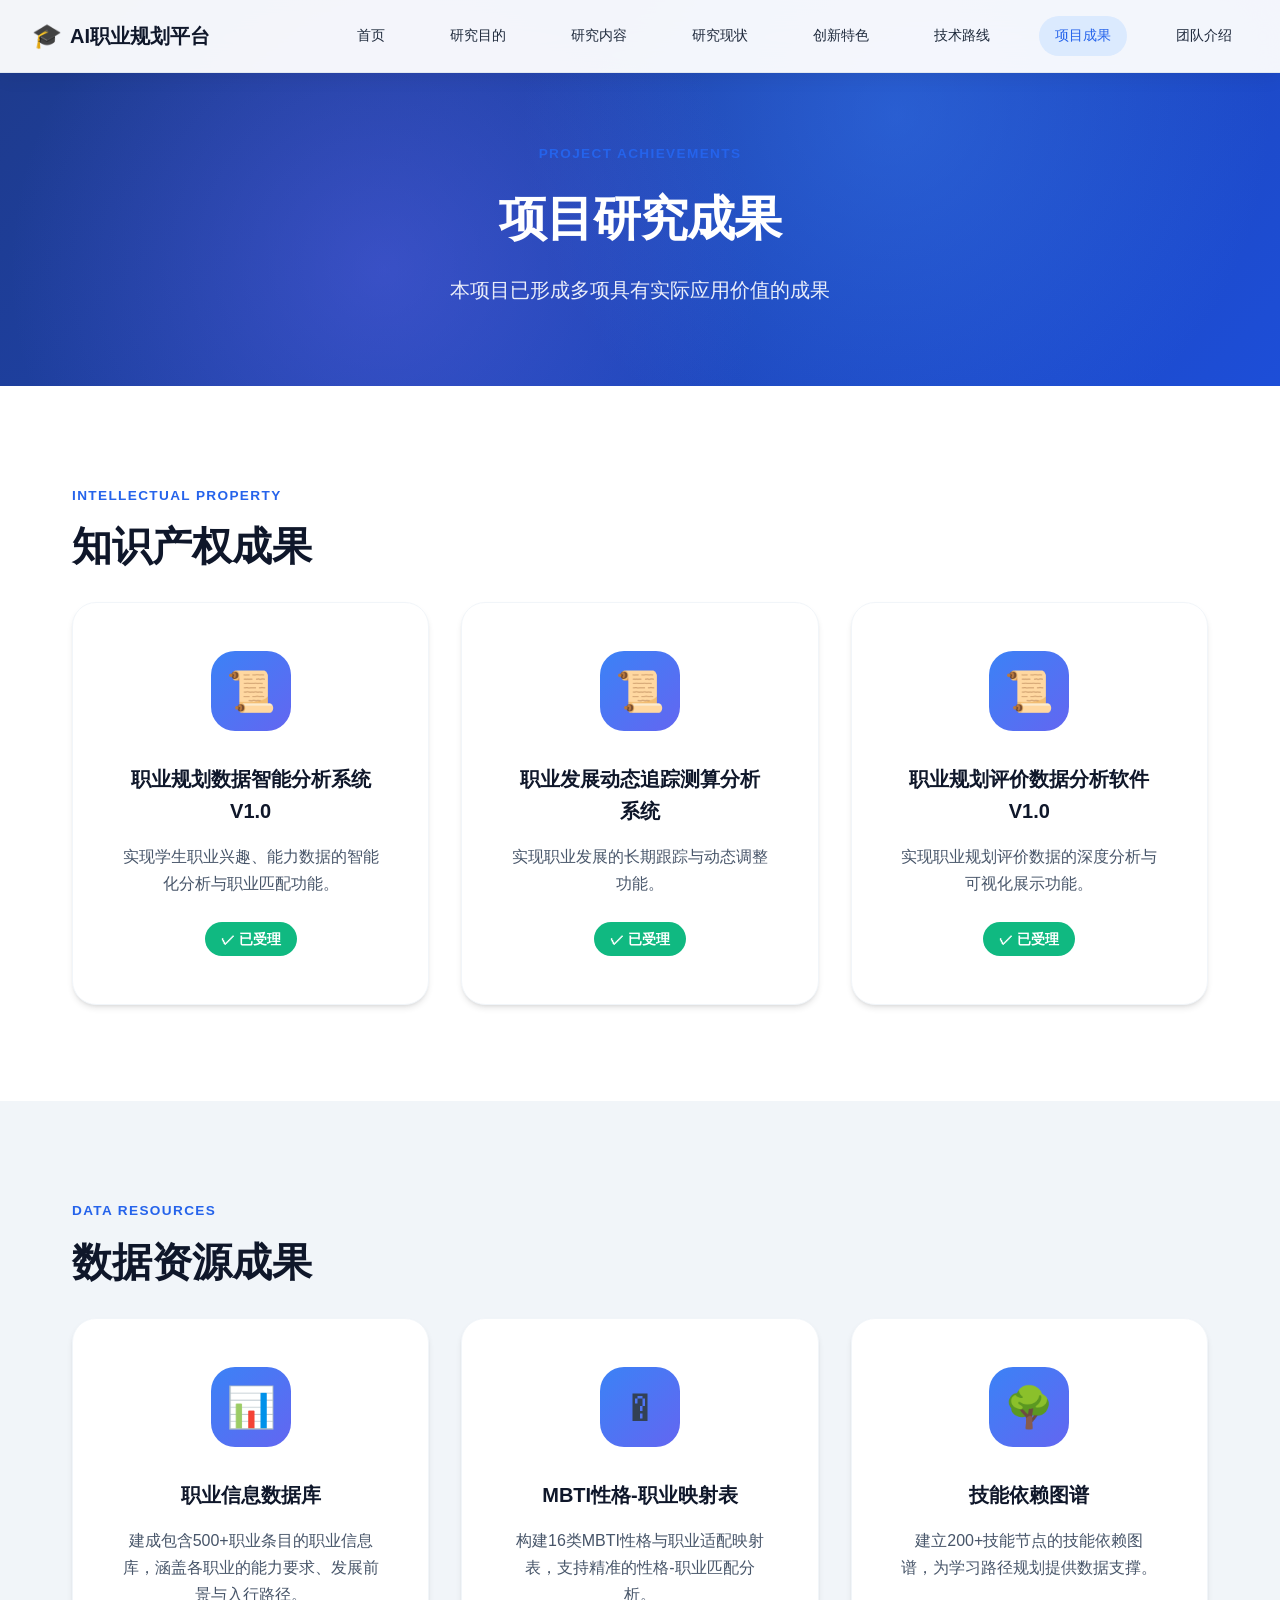
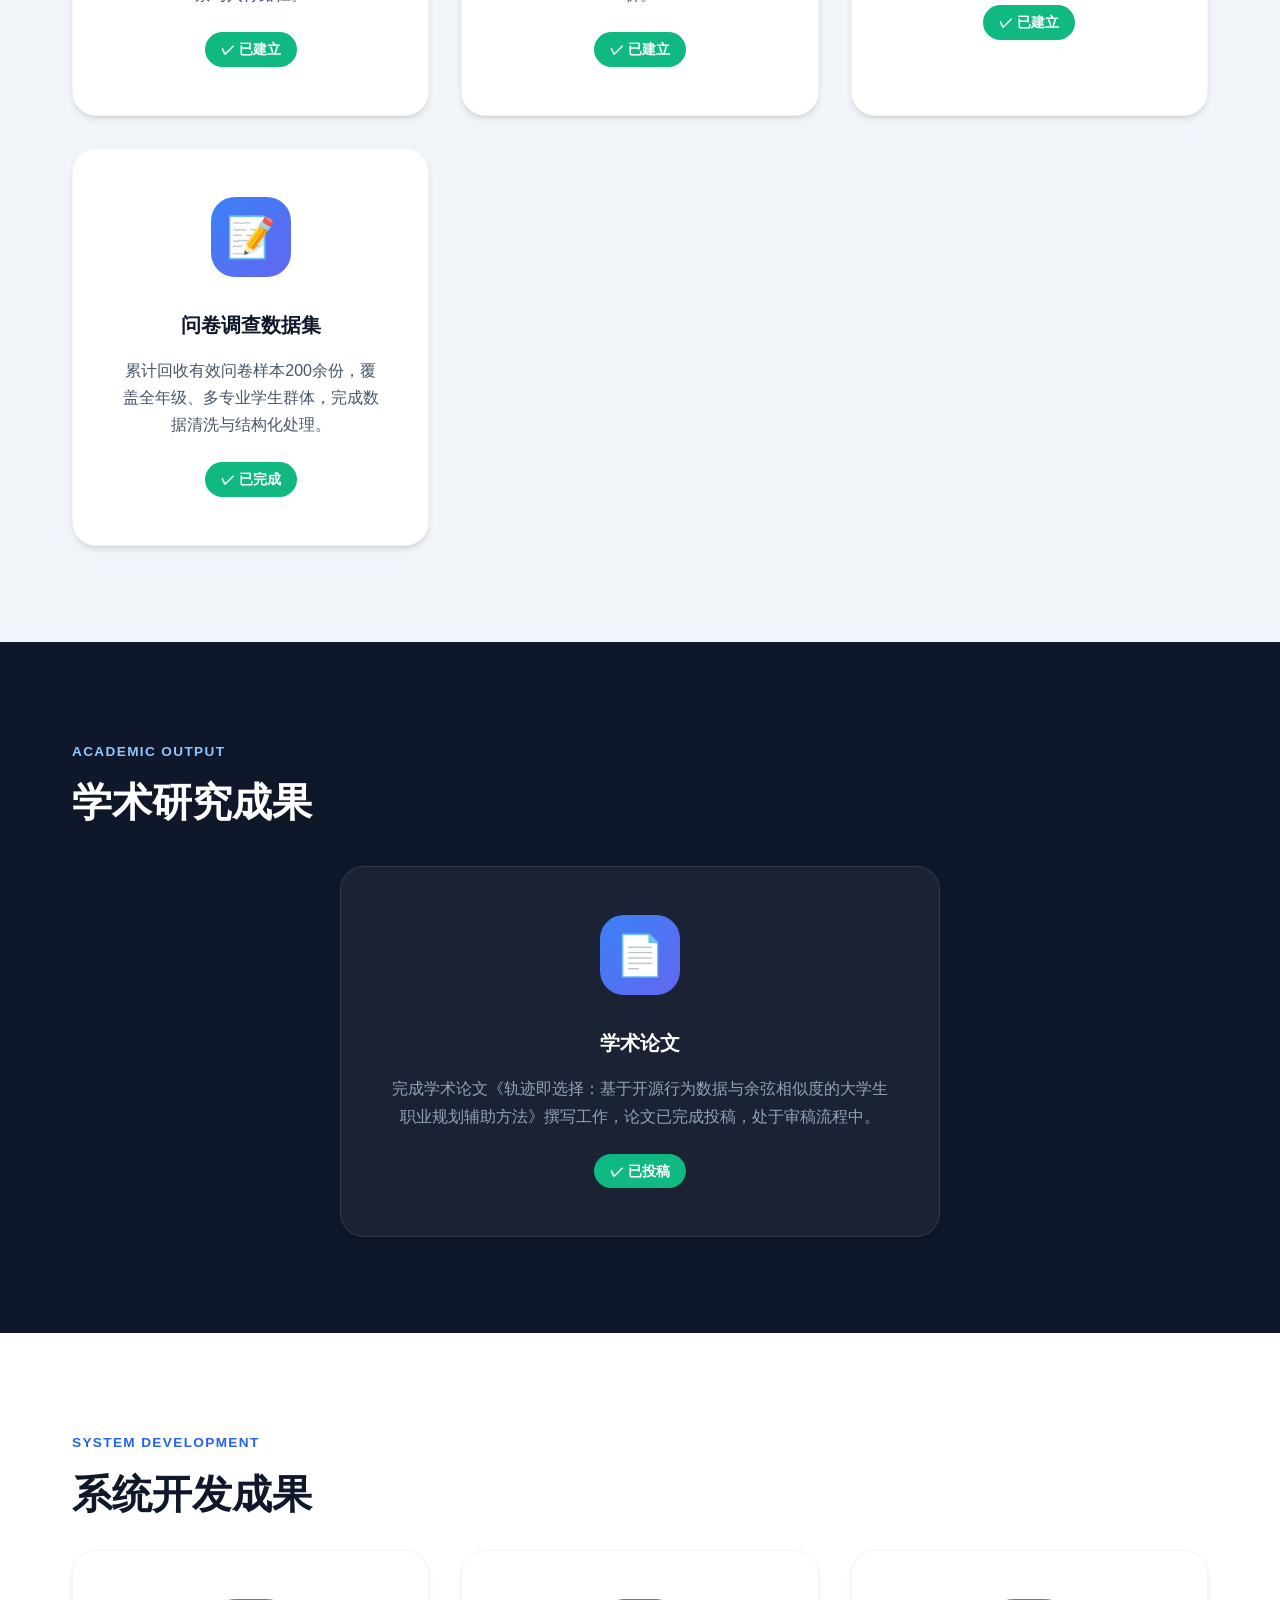
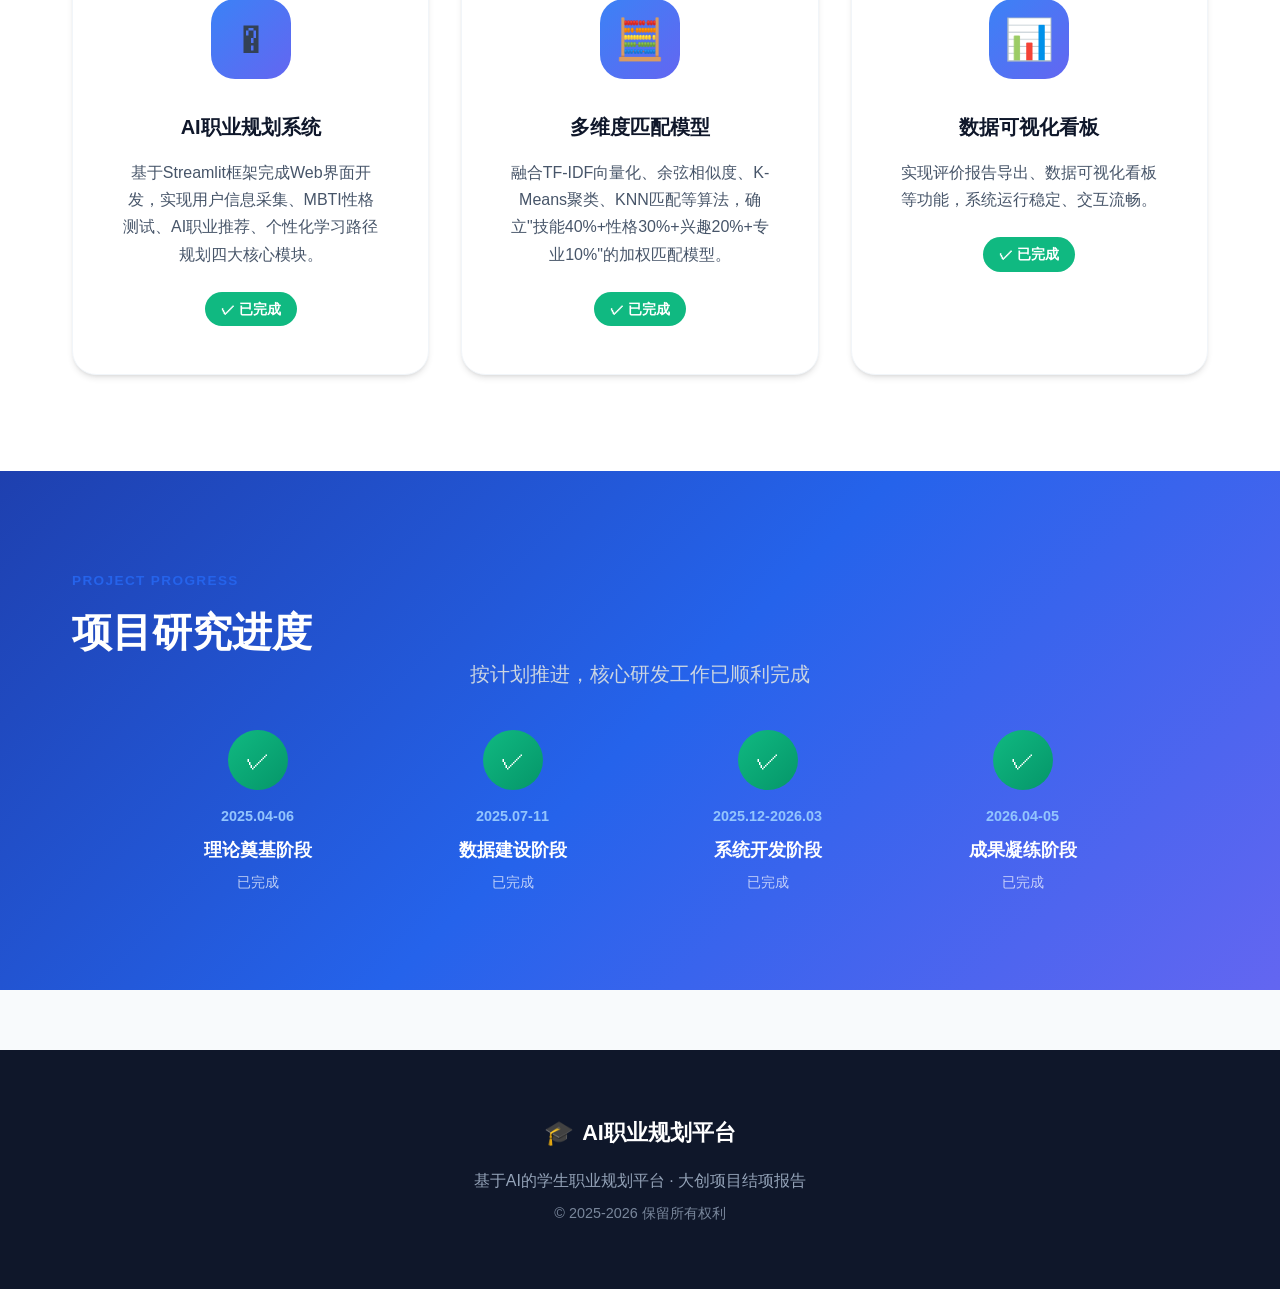
==== pages/achievements.html @ b2a1bdc6 "Add files via upload" ====
<!DOCTYPE html>
<html lang="zh-CN">
<head>
  <meta charset="UTF-8">
  <meta name="viewport" content="width=device-width, initial-scale=1.0">
  <title>项目成果 - AI职业规划平台</title>
  <link rel="stylesheet" href="../assets/css/common.css">
  <link rel="stylesheet" href="../css/main.css">
</head>
<body>
  <nav class="navbar">
    <div class="nav-container">
      <a href="../index.html" class="logo">
        <span class="logo-icon">🎓</span>
        <span class="logo-text">AI职业规划平台</span>
      </a>
      <div class="nav-links">
        <a href="../index.html" class="nav-link">首页</a>
        <a href="purpose.html" class="nav-link">研究目的</a>
        <a href="research.html" class="nav-link">研究内容</a>
        <a href="status.html" class="nav-link">研究现状</a>
        <a href="innovation.html" class="nav-link">创新特色</a>
        <a href="tech.html" class="nav-link">技术路线</a>
        <a href="achievements.html" class="nav-link active">项目成果</a>
        <a href="team.html" class="nav-link">团队介绍</a>
      </div>
      <button class="mobile-menu-btn" aria-label="打开菜单">
        <span></span><span></span><span></span>
      </button>
    </div>
  </nav>

  <main>
    <section class="page-hero">
      <div class="container">
        <div class="page-hero-content">
          <span class="section-label">Project Achievements</span>
          <h1 class="page-hero-title">项目研究成果</h1>
          <p class="page-hero-subtitle">本项目已形成多项具有实际应用价值的成果</p>
        </div>
      </div>
      <div class="hero-bg-pattern"></div>
    </section>

    <section class="section section-light">
      <div class="container">
        <span class="section-label">Intellectual Property</span>
        <h2 class="section-title">知识产权成果</h2>
        <div class="achievements-grid" style="grid-template-columns: repeat(3, 1fr);">
          <div class="achievement-card">
            <div class="achievement-icon">📜</div>
            <h3>职业规划数据智能分析系统 V1.0</h3>
            <p>实现学生职业兴趣、能力数据的智能化分析与职业匹配功能。</p>
            <span class="achievement-tag completed">✓ 已受理</span>
          </div>
          <div class="achievement-card">
            <div class="achievement-icon">📜</div>
            <h3>职业发展动态追踪测算分析系统</h3>
            <p>实现职业发展的长期跟踪与动态调整功能。</p>
            <span class="achievement-tag completed">✓ 已受理</span>
          </div>
          <div class="achievement-card">
            <div class="achievement-icon">📜</div>
            <h3>职业规划评价数据分析软件 V1.0</h3>
            <p>实现职业规划评价数据的深度分析与可视化展示功能。</p>
            <span class="achievement-tag completed">✓ 已受理</span>
          </div>
        </div>
      </div>
    </section>

    <section class="section section-gray">
      <div class="container">
        <span class="section-label">Data Resources</span>
        <h2 class="section-title">数据资源成果</h2>
        <div class="achievements-grid">
          <div class="achievement-card">
            <div class="achievement-icon">📊</div>
            <h3>职业信息数据库</h3>
            <p>建成包含500+职业条目的职业信息库，涵盖各职业的能力要求、发展前景与入行路径。</p>
            <span class="achievement-tag completed">✓ 已建立</span>
          </div>
          <div class="achievement-card">
            <div class="achievement-icon">�</div>
            <h3>MBTI性格-职业映射表</h3>
            <p>构建16类MBTI性格与职业适配映射表，支持精准的性格-职业匹配分析。</p>
            <span class="achievement-tag completed">✓ 已建立</span>
          </div>
          <div class="achievement-card">
            <div class="achievement-icon">🌳</div>
            <h3>技能依赖图谱</h3>
            <p>建立200+技能节点的技能依赖图谱，为学习路径规划提供数据支撑。</p>
            <span class="achievement-tag completed">✓ 已建立</span>
          </div>
          <div class="achievement-card">
            <div class="achievement-icon">📝</div>
            <h3>问卷调查数据集</h3>
            <p>累计回收有效问卷样本200余份，覆盖全年级、多专业学生群体，完成数据清洗与结构化处理。</p>
            <span class="achievement-tag completed">✓ 已完成</span>
          </div>
        </div>
      </div>
    </section>

    <section class="section section-dark">
      <div class="container">
        <span class="section-label light">Academic Output</span>
        <h2 class="section-title light">学术研究成果</h2>
        <div style="max-width: 600px; margin: 40px auto 0;">
          <div class="achievement-card" style="background: rgba(255,255,255,0.05); border: 1px solid rgba(255,255,255,0.1);">
            <div class="achievement-icon">📄</div>
            <h3 style="color: white;">学术论文</h3>
            <p style="color: var(--gray-400);">完成学术论文《轨迹即选择：基于开源行为数据与余弦相似度的大学生职业规划辅助方法》撰写工作，论文已完成投稿，处于审稿流程中。</p>
            <span class="achievement-tag completed">✓ 已投稿</span>
          </div>
        </div>
      </div>
    </section>

    <section class="section section-light">
      <div class="container">
        <span class="section-label">System Development</span>
        <h2 class="section-title">系统开发成果</h2>
        <div class="achievements-grid">
          <div class="achievement-card">
            <div class="achievement-icon">�</div>
            <h3>AI职业规划系统</h3>
            <p>基于Streamlit框架完成Web界面开发，实现用户信息采集、MBTI性格测试、AI职业推荐、个性化学习路径规划四大核心模块。</p>
            <span class="achievement-tag completed">✓ 已完成</span>
          </div>
          <div class="achievement-card">
            <div class="achievement-icon">🧮</div>
            <h3>多维度匹配模型</h3>
            <p>融合TF-IDF向量化、余弦相似度、K-Means聚类、KNN匹配等算法，确立"技能40%+性格30%+兴趣20%+专业10%"的加权匹配模型。</p>
            <span class="achievement-tag completed">✓ 已完成</span>
          </div>
          <div class="achievement-card">
            <div class="achievement-icon">📊</div>
            <h3>数据可视化看板</h3>
            <p>实现评价报告导出、数据可视化看板等功能，系统运行稳定、交互流畅。</p>
            <span class="achievement-tag completed">✓ 已完成</span>
          </div>
        </div>
      </div>
    </section>

    <section class="section section-gradient">
      <div class="container">
        <span class="section-label">Project Progress</span>
        <h2 class="section-title light">项目研究进度</h2>
        <p class="section-subtitle light" style="text-align: center; margin: -30px auto 40px;">按计划推进，核心研发工作已顺利完成</p>
        <div style="display: flex; justify-content: space-between; max-width: 1000px; margin: 0 auto; flex-wrap: wrap; gap: 20px;">
          <div style="flex: 1; min-width: 200px; text-align: center;">
            <div style="width: 60px; height: 60px; background: linear-gradient(135deg, var(--success), #059669); border-radius: 50%; margin: 0 auto 15px; display: flex; align-items: center; justify-content: center; font-size: 1.5rem; color: white;">✓</div>
            <div style="font-size: 0.9rem; color: var(--primary-300); font-weight: 600; margin-bottom: 8px;">2025.04-06</div>
            <div style="font-size: 1.1rem; color: white; font-weight: 600; margin-bottom: 8px;">理论奠基阶段</div>
            <div style="font-size: 0.85rem; color: rgba(255,255,255,0.7);">已完成</div>
          </div>
          <div style="flex: 1; min-width: 200px; text-align: center;">
            <div style="width: 60px; height: 60px; background: linear-gradient(135deg, var(--success), #059669); border-radius: 50%; margin: 0 auto 15px; display: flex; align-items: center; justify-content: center; font-size: 1.5rem; color: white;">✓</div>
            <div style="font-size: 0.9rem; color: var(--primary-300); font-weight: 600; margin-bottom: 8px;">2025.07-11</div>
            <div style="font-size: 1.1rem; color: white; font-weight: 600; margin-bottom: 8px;">数据建设阶段</div>
            <div style="font-size: 0.85rem; color: rgba(255,255,255,0.7);">已完成</div>
          </div>
          <div style="flex: 1; min-width: 200px; text-align: center;">
            <div style="width: 60px; height: 60px; background: linear-gradient(135deg, var(--success), #059669); border-radius: 50%; margin: 0 auto 15px; display: flex; align-items: center; justify-content: center; font-size: 1.5rem; color: white;">✓</div>
            <div style="font-size: 0.9rem; color: var(--primary-300); font-weight: 600; margin-bottom: 8px;">2025.12-2026.03</div>
            <div style="font-size: 1.1rem; color: white; font-weight: 600; margin-bottom: 8px;">系统开发阶段</div>
            <div style="font-size: 0.85rem; color: rgba(255,255,255,0.7);">已完成</div>
          </div>
          <div style="flex: 1; min-width: 200px; text-align: center;">
            <div style="width: 60px; height: 60px; background: linear-gradient(135deg, var(--success), #059669); border-radius: 50%; margin: 0 auto 15px; display: flex; align-items: center; justify-content: center; font-size: 1.5rem; color: white;">✓</div>
            <div style="font-size: 0.9rem; color: var(--primary-300); font-weight: 600; margin-bottom: 8px;">2026.04-05</div>
            <div style="font-size: 1.1rem; color: white; font-weight: 600; margin-bottom: 8px;">成果凝练阶段</div>
            <div style="font-size: 0.85rem; color: rgba(255,255,255,0.7);">已完成</div>
          </div>
        </div>
      </div>
    </section>
  </main>

  <footer class="footer">
    <div class="container">
      <div class="footer-content">
        <div class="footer-brand">
          <span class="logo-icon">🎓</span>
          <span>AI职业规划平台</span>
        </div>
        <p class="footer-desc">基于AI的学生职业规划平台 · 大创项目结项报告</p>
        <p class="footer-copyright">© 2025-2026 保留所有权利</p>
      </div>
    </div>
  </footer>

  <script src="../js/main.js"></script>
</body>
</html>
---- assets/css/common.css ----
* {
  margin: 0;
  padding: 0;
  box-sizing: border-box;
}
body {
  font-family: 'Inter', -apple-system, BlinkMacSystemFont, 'Segoe UI', Roboto, sans-serif;
  color: #1E293B;
  background: #F8FAFC;
  line-height: 1.6;
}

/* 导航栏 */
.navbar {
  background: white;
  box-shadow: 0 1px 4px rgba(0,0,0,0.08);
  position: sticky;
  top: 0;
  z-index: 1000;
}
.nav-container {
  max-width: 1200px;
  margin: 0 auto;
  display: flex;
  justify-content: space-between;
  align-items: center;
  padding: 0 20px;
  height: 64px;
}
.logo {
  font-size: 1.4rem;
  font-weight: bold;
  color: #2563EB;
  text-decoration: none;
}
.nav-links a {
  margin-left: 25px;
  text-decoration: none;
  color: #1E293B;
  font-weight: 500;
  transition: color 0.2s;
}
.nav-links a:hover { color: #2563EB; }
.btn-login {
  background: #2563EB;
  color: white !important;
  padding: 8px 20px;
  border-radius: 6px;
}

/* 页脚 */
.footer {
  text-align: center;
  padding: 30px;
  background: white;
  margin-top: 60px;
  color: #64748B;
}

/* AI助手 */
.ai-bubble {
  position: fixed;
  bottom: 30px;
  right: 30px;
  width: 60px;
  height: 60px;
  background: #2563EB;
  border-radius: 50%;
  display: flex;
  align-items: center;
  justify-content: center;
  font-size: 30px;
  color: white;
  cursor: pointer;
  box-shadow: 0 4px 12px rgba(37,99,235,0.4);
  z-index: 999;
  transition: transform 0.2s;
}
.ai-bubble:hover { transform: scale(1.1); }
.ai-chat-window {
  position: fixed;
  bottom: 100px;
  right: 30px;
  width: 350px;
  background: white;
  border-radius: 16px;
  box-shadow: 0 8px 30px rgba(0,0,0,0.12);
  display: none;
  flex-direction: column;
  z-index: 1000;
  overflow: hidden;
}
.ai-chat-window.active { display: flex; }
.chat-header {
  background: #2563EB;
  color: white;
  padding: 15px;
  display: flex;
  justify-content: space-between;
  align-items: center;
}
.chat-header button {
  background: none;
  border: none;
  color: white;
  font-size: 20px;
  cursor: pointer;
}
.chat-messages {
  height: 300px;
  overflow-y: auto;
  padding: 15px;
  display: flex;
  flex-direction: column;
  gap: 10px;
}
.msg {
  max-width: 80%;
  padding: 10px 14px;
  border-radius: 12px;
  font-size: 0.95rem;
}
.msg.bot {
  background: #F1F5F9;
  align-self: flex-start;
}
.msg.user {
  background: #2563EB;
  color: white;
  align-self: flex-end;
}
.chat-input {
  display: flex;
  padding: 10px;
  border-top: 1px solid #E2E8F0;
}
.chat-input input {
  flex: 1;
  padding: 10px;
  border: 1px solid #CBD5E1;
  border-radius: 8px;
  outline: none;
}
.chat-input button {
  margin-left: 8px;
  padding: 10px 16px;
  background: #2563EB;
  color: white;
  border: none;
  border-radius: 8px;
  cursor: pointer;
}
---- css/main.css ----
/* ===== 基础样式重置 ===== */
*, *::before, *::after {
  box-sizing: border-box;
  margin: 0;
  padding: 0;
}

:root {
  /* 主色调 */
  --primary-50: #EFF6FF;
  --primary-100: #DBEAFE;
  --primary-200: #BFDBFE;
  --primary-300: #93C5FD;
  --primary-400: #60A5FA;
  --primary-500: #3B82F6;
  --primary-600: #2563EB;
  --primary-700: #1D4ED8;
  --primary-800: #1E40AF;
  --primary-900: #1E3A8A;
  
  /* 辅助色 */
  --accent-purple: #6366F1;
  --accent-teal: #14B8A6;
  --accent-amber: #F59E0B;
  --accent-rose: #F43F5E;
  
  /* 中性色 */
  --gray-50: #F8FAFC;
  --gray-100: #F1F5F9;
  --gray-200: #E2E8F0;
  --gray-300: #CBD5E1;
  --gray-400: #94A3B8;
  --gray-500: #64748B;
  --gray-600: #475569;
  --gray-700: #334155;
  --gray-800: #1E293B;
  --gray-900: #0F172A;
  
  /* 功能色 */
  --success: #10B981;
  --warning: #F59E0B;
  --error: #EF4444;
  
  /* 字体 */
  --font-sans: 'Inter', -apple-system, BlinkMacSystemFont, 'Segoe UI', 'PingFang SC', 'Microsoft YaHei', sans-serif;
  
  /* 间距 */
  --space-xs: 0.5rem;
  --space-sm: 1rem;
  --space-md: 1.5rem;
  --space-lg: 2rem;
  --space-xl: 3rem;
  --space-2xl: 4rem;
  --space-3xl: 6rem;
  
  /* 圆角 */
  --radius-sm: 6px;
  --radius-md: 12px;
  --radius-lg: 16px;
  --radius-xl: 24px;
  --radius-full: 9999px;
  
  /* 阴影 */
  --shadow-sm: 0 1px 2px rgba(0,0,0,0.05);
  --shadow-md: 0 4px 6px -1px rgba(0,0,0,0.1), 0 2px 4px -2px rgba(0,0,0,0.1);
  --shadow-lg: 0 10px 15px -3px rgba(0,0,0,0.1), 0 4px 6px -4px rgba(0,0,0,0.1);
  --shadow-xl: 0 20px 25px -5px rgba(0,0,0,0.1), 0 8px 10px -6px rgba(0,0,0,0.1);
  
  /* 过渡 */
  --transition-fast: 150ms ease;
  --transition-base: 250ms ease;
  --transition-slow: 350ms ease;
}

html {
  scroll-behavior: smooth;
}

body {
  font-family: var(--font-sans);
  font-size: 16px;
  line-height: 1.6;
  color: var(--gray-700);
  background: var(--gray-50);
  -webkit-font-smoothing: antialiased;
  -moz-osx-font-smoothing: grayscale;
}

/* ===== 布局容器 ===== */
.container {
  width: 100%;
  max-width: 1200px;
  margin: 0 auto;
  padding: 0 var(--space-lg);
}

.section {
  padding: var(--space-3xl) 0;
}

.section-light {
  background: white;
}

.section-dark {
  background: var(--gray-900);
  color: white;
}

.section-gradient {
  background: linear-gradient(135deg, var(--primary-800) 0%, var(--primary-600) 50%, var(--accent-purple) 100%);
  color: white;
}

.section-gray {
  background: var(--gray-100);
}

/* ===== 导航栏 ===== */
.navbar {
  position: fixed;
  top: 0;
  left: 0;
  right: 0;
  z-index: 1000;
  background: rgba(255,255,255,0.95);
  backdrop-filter: blur(20px);
  -webkit-backdrop-filter: blur(20px);
  border-bottom: 1px solid var(--gray-200);
  transition: all var(--transition-base);
}

.nav-container {
  display: flex;
  align-items: center;
  justify-content: space-between;
  height: 72px;
  padding: 0 var(--space-lg);
  max-width: 1400px;
  margin: 0 auto;
}

.logo {
  display: flex;
  align-items: center;
  gap: var(--space-xs);
  text-decoration: none;
  font-weight: 700;
  font-size: 1.25rem;
  color: var(--gray-900);
}

.logo-icon {
  font-size: 1.5rem;
}

.nav-links {
  display: flex;
  align-items: center;
  gap: var(--space-xs);
}

.nav-link {
  padding: 8px 16px;
  text-decoration: none;
  color: var(--gray-600);
  font-weight: 500;
  font-size: 0.9rem;
  border-radius: var(--radius-full);
  transition: all var(--transition-fast);
}

.nav-link:hover {
  color: var(--primary-600);
  background: var(--primary-50);
}

.nav-link.active {
  color: var(--primary-600);
  background: var(--primary-100);
}

.mobile-menu-btn {
  display: none;
  flex-direction: column;
  gap: 5px;
  padding: 8px;
  background: none;
  border: none;
  cursor: pointer;
}

.mobile-menu-btn span {
  display: block;
  width: 24px;
  height: 2px;
  background: var(--gray-700);
  border-radius: 2px;
  transition: all var(--transition-fast);
}

/* ===== 页面通用样式 ===== */
.section-label {
  display: inline-block;
  font-size: 0.85rem;
  font-weight: 600;
  letter-spacing: 0.1em;
  text-transform: uppercase;
  color: var(--primary-600);
  margin-bottom: var(--space-sm);
}

.section-label.light {
  color: var(--primary-300);
}

.section-title {
  font-size: 2.5rem;
  font-weight: 700;
  color: var(--gray-900);
  line-height: 1.2;
  margin-bottom: var(--space-lg);
}

.section-title.light {
  color: white;
}

.section-subtitle {
  font-size: 1.25rem;
  color: var(--gray-500);
  max-width: 600px;
}

.section-subtitle.light {
  color: var(--gray-300);
}

.lead-text {
  font-size: 1.25rem;
  line-height: 1.8;
  color: var(--gray-700);
  margin-bottom: var(--space-md);
}

.body-text {
  font-size: 1.1rem;
  line-height: 1.8;
  color: var(--gray-600);
}

/* ===== 首页 Hero ===== */
.hero {
  position: relative;
  min-height: 100vh;
  display: flex;
  align-items: center;
  background: linear-gradient(135deg, var(--primary-900) 0%, var(--primary-700) 50%, var(--accent-purple) 100%);
  color: white;
  overflow: hidden;
}

.hero-bg {
  position: absolute;
  inset: 0;
  background: 
    radial-gradient(circle at 20% 80%, rgba(99, 102, 241, 0.3) 0%, transparent 50%),
    radial-gradient(circle at 80% 20%, rgba(59, 130, 246, 0.3) 0%, transparent 50%);
}

.hero-grid {
  position: absolute;
  inset: 0;
  background-image: 
    linear-gradient(rgba(255,255,255,0.03) 1px, transparent 1px),
    linear-gradient(90deg, rgba(255,255,255,0.03) 1px, transparent 1px);
  background-size: 60px 60px;
  opacity: 0.5;
}

.hero-content {
  position: relative;
  z-index: 1;
  max-width: 800px;
}

.hero-badge {
  display: inline-flex;
  align-items: center;
  gap: 8px;
  padding: 8px 16px;
  background: rgba(255,255,255,0.1);
  backdrop-filter: blur(10px);
  border: 1px solid rgba(255,255,255,0.2);
  border-radius: var(--radius-full);
  font-size: 0.875rem;
  font-weight: 500;
  margin-bottom: var(--space-lg);
}

.hero-title {
  font-size: clamp(2.5rem, 5vw, 4rem);
  font-weight: 800;
  line-height: 1.1;
  margin-bottom: var(--space-md);
  letter-spacing: -0.02em;
}

.hero-description {
  font-size: 1.25rem;
  line-height: 1.8;
  opacity: 0.9;
  max-width: 600px;
  margin-bottom: var(--space-xl);
}

.hero-stats {
  display: flex;
  gap: var(--space-xl);
  flex-wrap: wrap;
}

.hero-stat {
  text-align: center;
}

.hero-stat-value {
  font-size: 2.5rem;
  font-weight: 800;
  color: var(--accent-amber);
  line-height: 1;
}

.hero-stat-label {
  font-size: 0.9rem;
  opacity: 0.8;
  margin-top: 4px;
}

.hero-scroll {
  position: absolute;
  bottom: var(--space-xl);
  left: 50%;
  transform: translateX(-50%);
  display: flex;
  flex-direction: column;
  align-items: center;
  gap: 8px;
  color: rgba(255,255,255,0.6);
  font-size: 0.875rem;
  animation: bounce 2s infinite;
}

@keyframes bounce {
  0%, 20%, 50%, 80%, 100% { transform: translateX(-50%) translateY(0); }
  40% { transform: translateX(-50%) translateY(-10px); }
  60% { transform: translateX(-50%) translateY(-5px); }
}

/* ===== 页面 Hero ===== */
.page-hero {
  position: relative;
  padding: 140px 0 80px;
  background: linear-gradient(135deg, var(--primary-900) 0%, var(--primary-700) 100%);
  color: white;
  overflow: hidden;
}

.page-hero-content {
  position: relative;
  z-index: 1;
  text-align: center;
  max-width: 800px;
  margin: 0 auto;
}

.page-hero-title {
  font-size: 3rem;
  font-weight: 800;
  margin-bottom: var(--space-sm);
  letter-spacing: -0.02em;
}

.page-hero-subtitle {
  font-size: 1.25rem;
  opacity: 0.9;
  max-width: 600px;
  margin: 0 auto;
}

.hero-bg-pattern {
  position: absolute;
  inset: 0;
  background: 
    radial-gradient(circle at 30% 70%, rgba(99, 102, 241, 0.4) 0%, transparent 40%),
    radial-gradient(circle at 70% 30%, rgba(59, 130, 246, 0.4) 0%, transparent 40%);
}

/* ===== 卡片组件 ===== */
.card {
  background: white;
  border-radius: var(--radius-lg);
  padding: var(--space-lg);
  box-shadow: var(--shadow-md);
  transition: all var(--transition-base);
}

.card:hover {
  transform: translateY(-4px);
  box-shadow: var(--shadow-xl);
}

.card-icon {
  width: 56px;
  height: 56px;
  display: flex;
  align-items: center;
  justify-content: center;
  background: var(--primary-50);
  border-radius: var(--radius-md);
  font-size: 1.75rem;
  margin-bottom: var(--space-md);
}

.card-title {
  font-size: 1.25rem;
  font-weight: 600;
  color: var(--gray-900);
  margin-bottom: var(--space-xs);
}

.card-text {
  color: var(--gray-600);
  line-height: 1.7;
}

/* ===== 首页特色卡片 ===== */
.feature-cards {
  display: grid;
  grid-template-columns: repeat(auto-fit, minmax(280px, 1fr));
  gap: var(--space-lg);
  margin-top: var(--space-xl);
}

.feature-card {
  background: white;
  border-radius: var(--radius-xl);
  padding: var(--space-xl);
  box-shadow: var(--shadow-md);
  transition: all var(--transition-base);
  border: 1px solid var(--gray-100);
}

.feature-card:hover {
  transform: translateY(-8px);
  box-shadow: var(--shadow-xl);
  border-color: var(--primary-200);
}

.feature-card-icon {
  width: 64px;
  height: 64px;
  display: flex;
  align-items: center;
  justify-content: center;
  background: linear-gradient(135deg, var(--primary-500), var(--accent-purple));
  border-radius: var(--radius-lg);
  font-size: 2rem;
  margin-bottom: var(--space-md);
}

.feature-card-title {
  font-size: 1.35rem;
  font-weight: 700;
  color: var(--gray-900);
  margin-bottom: var(--space-sm);
}

.feature-card-text {
  color: var(--gray-600);
  line-height: 1.7;
}

/* ===== 按钮 ===== */
.btn {
  display: inline-flex;
  align-items: center;
  justify-content: center;
  gap: 8px;
  padding: 12px 28px;
  font-size: 1rem;
  font-weight: 600;
  text-decoration: none;
  border-radius: var(--radius-full);
  transition: all var(--transition-fast);
  cursor: pointer;
  border: none;
}

.btn-primary {
  background: var(--primary-600);
  color: white;
}

.btn-primary:hover {
  background: var(--primary-700);
  transform: translateY(-2px);
  box-shadow: var(--shadow-lg);
}

.btn-secondary {
  background: white;
  color: var(--gray-700);
  border: 1px solid var(--gray-300);
}

.btn-secondary:hover {
  background: var(--gray-50);
  border-color: var(--gray-400);
}

.btn-ghost {
  background: transparent;
  color: var(--primary-600);
}

.btn-ghost:hover {
  background: var(--primary-50);
}

/* ===== 研究目的页面 ===== */
.purpose-intro {
  display: grid;
  grid-template-columns: 1fr 1fr;
  gap: var(--space-3xl);
  align-items: center;
}

.concept-circle {
  position: relative;
  width: 400px;
  height: 400px;
  margin: 0 auto;
}

.circle-item {
  position: absolute;
  width: 100px;
  height: 100px;
  display: flex;
  align-items: center;
  justify-content: center;
  background: white;
  border-radius: 50%;
  font-weight: 700;
  color: var(--gray-800);
  box-shadow: var(--shadow-lg);
  font-size: 1.1rem;
}

.circle-item.theory { top: 0; left: 50%; transform: translateX(-50%); }
.circle-item.data { top: 25%; right: 0; }
.circle-item.dev { bottom: 25%; right: 0; }
.circle-item.verify { bottom: 0; left: 50%; transform: translateX(-50%); }
.circle-item.promote { bottom: 25%; left: 0; }

.center-text {
  position: absolute;
  top: 50%;
  left: 50%;
  transform: translate(-50%, -50%);
  text-align: center;
  font-weight: 700;
  color: var(--primary-600);
  font-size: 1.1rem;
  line-height: 1.4;
}

.problems-grid {
  display: grid;
  grid-template-columns: repeat(3, 1fr);
  gap: var(--space-lg);
  margin-top: var(--space-xl);
}

.problem-card {
  text-align: center;
  padding: var(--space-xl);
  background: rgba(255,255,255,0.05);
  border-radius: var(--radius-xl);
  border: 1px solid rgba(255,255,255,0.1);
  transition: all var(--transition-base);
}

.problem-card:hover {
  background: rgba(255,255,255,0.1);
  transform: translateY(-4px);
}

.problem-icon {
  width: 64px;
  height: 64px;
  margin: 0 auto var(--space-md);
  color: var(--accent-amber);
}

.problem-card h3 {
  font-size: 1.25rem;
  font-weight: 600;
  margin-bottom: var(--space-sm);
  color: white;
}

.problem-card p {
  color: var(--gray-400);
  line-height: 1.7;
}

.features-grid {
  display: grid;
  grid-template-columns: repeat(2, 1fr);
  gap: var(--space-xl);
  margin-top: var(--space-xl);
}

.feature-item {
  display: flex;
  gap: var(--space-lg);
  padding: var(--space-xl);
  background: rgba(255,255,255,0.1);
  backdrop-filter: blur(10px);
  border-radius: var(--radius-xl);
  border: 1px solid rgba(255,255,255,0.2);
  transition: all var(--transition-base);
}

.feature-item:hover {
  background: rgba(255,255,255,0.15);
  transform: translateY(-4px);
}

.feature-number {
  font-size: 3rem;
  font-weight: 800;
  color: rgba(255,255,255,0.3);
  line-height: 1;
  flex-shrink: 0;
}

.feature-content h3 {
  font-size: 1.25rem;
  font-weight: 600;
  margin-bottom: var(--space-sm);
  color: white;
}

.feature-content p {
  color: rgba(255,255,255,0.8);
  line-height: 1.7;
}

.outcomes-list {
  display: grid;
  gap: var(--space-md);
  margin-top: var(--space-xl);
}

.outcome-item {
  display: flex;
  align-items: flex-start;
  gap: var(--space-md);
  padding: var(--space-lg);
  background: var(--gray-50);
  border-radius: var(--radius-lg);
  border-left: 4px solid var(--primary-500);
  transition: all var(--transition-base);
}

.outcome-item:hover {
  background: white;
  box-shadow: var(--shadow-md);
  transform: translateX(8px);
}

.outcome-marker {
  width: 12px;
  height: 12px;
  background: var(--primary-500);
  border-radius: 50%;
  flex-shrink: 0;
  margin-top: 6px;
}

.outcome-content h4 {
  font-size: 1.15rem;
  font-weight: 600;
  color: var(--gray-900);
  margin-bottom: 4px;
}

.outcome-content p {
  color: var(--gray-600);
  line-height: 1.6;
}

/* ===== 研究内容页面 ===== */
.research-grid {
  display: grid;
  grid-template-columns: repeat(2, 1fr);
  gap: var(--space-xl);
}

.research-card {
  background: white;
  border-radius: var(--radius-xl);
  overflow: hidden;
  box-shadow: var(--shadow-md);
  transition: all var(--transition-base);
}

.research-card:hover {
  transform: translateY(-8px);
  box-shadow: var(--shadow-xl);
}

.research-card-header {
  padding: var(--space-xl);
  background: linear-gradient(135deg, var(--primary-600), var(--accent-purple));
  color: white;
}

.research-number {
  font-size: 4rem;
  font-weight: 800;
  opacity: 0.3;
  line-height: 1;
  margin-bottom: var(--space-sm);
}

.research-card-header h3 {
  font-size: 1.5rem;
  font-weight: 700;
}

.research-card-body {
  padding: var(--space-xl);
}

.research-card-body p {
  color: var(--gray-600);
  line-height: 1.8;
  margin-bottom: var(--space-md);
}

.research-points {
  list-style: none;
}

.research-points li {
  padding: 8px 0;
  padding-left: 24px;
  position: relative;
  color: var(--gray-700);
}

.research-points li::before {
  content: '→';
  position: absolute;
  left: 0;
  color: var(--primary-500);
  font-weight: 700;
}

/* ===== 研究现状页面 ===== */
.status-tabs {
  display: flex;
  justify-content: center;
  gap: var(--space-sm);
  margin-bottom: var(--space-xl);
  flex-wrap: wrap;
}

.status-tab {
  padding: 12px 32px;
  background: white;
  border: 2px solid var(--gray-200);
  border-radius: var(--radius-full);
  font-size: 1rem;
  font-weight: 600;
  color: var(--gray-600);
  cursor: pointer;
  transition: all var(--transition-fast);
}

.status-tab:hover {
  border-color: var(--primary-300);
  color: var(--primary-600);
}

.status-tab.active {
  background: var(--primary-600);
  border-color: var(--primary-600);
  color: white;
}

.status-content {
  display: none;
}

.status-content.active {
  display: block;
}

.status-grid {
  display: grid;
  gap: var(--space-lg);
}

.status-card {
  background: white;
  border-radius: var(--radius-xl);
  padding: var(--space-xl);
  box-shadow: var(--shadow-md);
  border: 1px solid var(--gray-100);
}

.status-card-header {
  display: flex;
  align-items: center;
  gap: var(--space-md);
  margin-bottom: var(--space-md);
}

.status-icon {
  width: 56px;
  height: 56px;
  display: flex;
  align-items: center;
  justify-content: center;
  background: var(--primary-50);
  border-radius: var(--radius-lg);
  font-size: 1.75rem;
}

.status-card-header h3 {
  font-size: 1.35rem;
  font-weight: 700;
  color: var(--gray-900);
}

.status-list {
  list-style: none;
}

.status-list li {
  padding: 12px 0;
  padding-left: 28px;
  position: relative;
  color: var(--gray-600);
  line-height: 1.7;
  border-bottom: 1px solid var(--gray-100);
}

.status-list li:last-child {
  border-bottom: none;
}

.status-list li::before {
  content: '▸';
  position: absolute;
  left: 0;
  color: var(--primary-500);
  font-weight: 700;
}

/* ===== 创新点页面 ===== */
.innovation-grid {
  display: grid;
  grid-template-columns: repeat(2, 1fr);
  gap: var(--space-xl);
}

.innovation-card {
  background: white;
  border-radius: var(--radius-xl);
  padding: var(--space-2xl);
  box-shadow: var(--shadow-md);
  border: 1px solid var(--gray-100);
  transition: all var(--transition-base);
  position: relative;
  overflow: hidden;
}

.innovation-card::before {
  content: '';
  position: absolute;
  top: 0;
  left: 0;
  right: 0;
  height: 4px;
  background: linear-gradient(90deg, var(--primary-500), var(--accent-purple));
}

.innovation-card:hover {
  transform: translateY(-8px);
  box-shadow: var(--shadow-xl);
}

.innovation-icon {
  width: 72px;
  height: 72px;
  display: flex;
  align-items: center;
  justify-content: center;
  background: linear-gradient(135deg, var(--primary-500), var(--accent-purple));
  border-radius: var(--radius-lg);
  font-size: 2.25rem;
  margin-bottom: var(--space-lg);
}

.innovation-card h3 {
  font-size: 1.5rem;
  font-weight: 700;
  color: var(--gray-900);
  margin-bottom: var(--space-md);
}

.innovation-card p {
  color: var(--gray-600);
  line-height: 1.8;
}

/* ===== 技术路线页面 ===== */
.tech-timeline {
  position: relative;
  max-width: 900px;
  margin: 0 auto;
}

.tech-timeline::before {
  content: '';
  position: absolute;
  left: 50%;
  top: 0;
  bottom: 0;
  width: 4px;
  background: linear-gradient(180deg, var(--primary-500), var(--accent-purple));
  transform: translateX(-50%);
  border-radius: 2px;
}

.tech-item {
  position: relative;
  width: 50%;
  padding: var(--space-lg) var(--space-xl);
}

.tech-item:nth-child(odd) {
  padding-right: 60px;
  text-align: right;
}

.tech-item:nth-child(even) {
  margin-left: 50%;
  padding-left: 60px;
}

.tech-dot {
  position: absolute;
  width: 24px;
  height: 24px;
  background: white;
  border: 4px solid var(--primary-500);
  border-radius: 50%;
  top: var(--space-lg);
  z-index: 1;
}

.tech-item:nth-child(odd) .tech-dot {
  right: -12px;
}

.tech-item:nth-child(even) .tech-dot {
  left: -12px;
}

.tech-content {
  background: white;
  padding: var(--space-xl);
  border-radius: var(--radius-xl);
  box-shadow: var(--shadow-md);
}

.tech-phase {
  display: inline-block;
  padding: 4px 12px;
  background: var(--primary-50);
  color: var(--primary-600);
  font-size: 0.85rem;
  font-weight: 600;
  border-radius: var(--radius-full);
  margin-bottom: var(--space-sm);
}

.tech-content h3 {
  font-size: 1.35rem;
  font-weight: 700;
  color: var(--gray-900);
  margin-bottom: var(--space-sm);
}

.tech-content p {
  color: var(--gray-600);
  line-height: 1.7;
}

/* ===== 成果页面 ===== */
.achievements-grid {
  display: grid;
  grid-template-columns: repeat(3, 1fr);
  gap: var(--space-lg);
}

.achievement-card {
  background: white;
  border-radius: var(--radius-xl);
  padding: var(--space-xl);
  box-shadow: var(--shadow-md);
  border: 1px solid var(--gray-100);
  transition: all var(--transition-base);
  text-align: center;
}

.achievement-card:hover {
  transform: translateY(-8px);
  box-shadow: var(--shadow-xl);
  border-color: var(--primary-200);
}

.achievement-icon {
  width: 80px;
  height: 80px;
  display: flex;
  align-items: center;
  justify-content: center;
  background: linear-gradient(135deg, var(--primary-500), var(--accent-purple));
  border-radius: var(--radius-xl);
  font-size: 2.5rem;
  margin: 0 auto var(--space-lg);
}

.achievement-card h3 {
  font-size: 1.25rem;
  font-weight: 700;
  color: var(--gray-900);
  margin-bottom: var(--space-sm);
}

.achievement-card p {
  color: var(--gray-600);
  line-height: 1.7;
  margin-bottom: var(--space-md);
}

.achievement-tag {
  display: inline-flex;
  align-items: center;
  gap: 6px;
  padding: 6px 16px;
  border-radius: var(--radius-full);
  font-size: 0.875rem;
  font-weight: 600;
}

.achievement-tag.completed {
  background: var(--success);
  color: white;
}

.achievement-tag.progress {
  background: var(--warning);
  color: white;
}

/* ===== 团队页面 ===== */
.team-grid {
  display: grid;
  grid-template-columns: repeat(2, 1fr);
  gap: var(--space-xl);
}

.team-card {
  background: white;
  border-radius: var(--radius-xl);
  padding: var(--space-2xl);
  box-shadow: var(--shadow-md);
  border: 1px solid var(--gray-100);
  transition: all var(--transition-base);
}

.team-card:hover {
  transform: translateY(-4px);
  box-shadow: var(--shadow-xl);
}

.team-card-header {
  display: flex;
  align-items: center;
  gap: var(--space-md);
  margin-bottom: var(--space-lg);
  padding-bottom: var(--space-md);
  border-bottom: 2px solid var(--gray-100);
}

.team-icon {
  width: 56px;
  height: 56px;
  display: flex;
  align-items: center;
  justify-content: center;
  background: linear-gradient(135deg, var(--primary-500), var(--accent-purple));
  border-radius: var(--radius-lg);
  font-size: 1.75rem;
}

.team-card-header h3 {
  font-size: 1.35rem;
  font-weight: 700;
  color: var(--gray-900);
}

.team-list {
  list-style: none;
}

.team-list li {
  padding: 10px 0;
  padding-left: 28px;
  position: relative;
  color: var(--gray-600);
  line-height: 1.7;
}

.team-list li::before {
  content: '✓';
  position: absolute;
  left: 0;
  color: var(--success);
  font-weight: 700;
}

/* ===== 首页导航卡片 ===== */
.nav-cards {
  display: grid;
  grid-template-columns: repeat(4, 1fr);
  gap: var(--space-lg);
  margin-top: var(--space-2xl);
}

.nav-card {
  display: flex;
  flex-direction: column;
  align-items: center;
  text-align: center;
  padding: var(--space-xl);
  background: white;
  border-radius: var(--radius-xl);
  text-decoration: none;
  color: var(--gray-700);
  box-shadow: var(--shadow-md);
  transition: all var(--transition-base);
  border: 1px solid var(--gray-100);
}

.nav-card:hover {
  transform: translateY(-8px);
  box-shadow: var(--shadow-xl);
  border-color: var(--primary-200);
}

.nav-card-icon {
  width: 64px;
  height: 64px;
  display: flex;
  align-items: center;
  justify-content: center;
  background: var(--primary-50);
  border-radius: var(--radius-lg);
  font-size: 2rem;
  margin-bottom: var(--space-md);
  transition: all var(--transition-base);
}

.nav-card:hover .nav-card-icon {
  background: linear-gradient(135deg, var(--primary-500), var(--accent-purple));
}

.nav-card h3 {
  font-size: 1.15rem;
  font-weight: 700;
  color: var(--gray-900);
  margin-bottom: var(--space-xs);
}

.nav-card p {
  font-size: 0.9rem;
  color: var(--gray-500);
}

/* ===== Footer ===== */
.footer {
  background: var(--gray-900);
  color: var(--gray-400);
  padding: var(--space-2xl) 0;
}

.footer-content {
  text-align: center;
}

.footer-brand {
  display: flex;
  align-items: center;
  justify-content: center;
  gap: var(--space-xs);
  font-size: 1.35rem;
  font-weight: 700;
  color: white;
  margin-bottom: var(--space-sm);
}

.footer-desc {
  margin-bottom: var(--space-xs);
}

.footer-copyright {
  font-size: 0.9rem;
  opacity: 0.8;
}

/* ===== 响应式设计 ===== */
@media (max-width: 1024px) {
  .nav-cards {
    grid-template-columns: repeat(2, 1fr);
  }
  
  .achievements-grid {
    grid-template-columns: repeat(2, 1fr);
  }
  
  .features-grid {
    grid-template-columns: 1fr;
  }
  
  .research-grid {
    grid-template-columns: 1fr;
  }
}

@media (max-width: 768px) {
  .nav-links {
    display: none;
    position: absolute;
    top: 72px;
    left: 0;
    right: 0;
    background: white;
    flex-direction: column;
    padding: var(--space-md);
    gap: var(--space-xs);
    box-shadow: var(--shadow-lg);
  }
  
  .nav-links.active {
    display: flex;
  }
  
  .mobile-menu-btn {
    display: flex;
  }
  
  .page-hero-title {
    font-size: 2rem;
  }
  
  .section-title {
    font-size: 1.75rem;
  }
  
  .nav-cards {
    grid-template-columns: 1fr;
  }
  
  .achievements-grid {
    grid-template-columns: 1fr;
  }
  
  .innovation-grid {
    grid-template-columns: 1fr;
  }
  
  .team-grid {
    grid-template-columns: 1fr;
  }
  
  .problems-grid {
    grid-template-columns: 1fr;
  }
  
  .purpose-intro {
    grid-template-columns: 1fr;
  }
  
  .concept-circle {
    width: 300px;
    height: 300px;
  }
  
  .circle-item {
    width: 80px;
    height: 80px;
    font-size: 0.9rem;
  }
  
  .tech-timeline::before {
    left: 20px;
  }
  
  .tech-item {
    width: 100%;
    padding-left: 60px !important;
    padding-right: 0 !important;
    margin-left: 0 !important;
    text-align: left !important;
  }
  
  .tech-dot {
    left: 10px !important;
    right: auto !important;
  }
  
  .hero-stats {
    gap: var(--space-lg);
  }
  
  .hero-stat-value {
    font-size: 2rem;
  }
}

/* ===== 动画效果 ===== */
@keyframes fadeInUp {
  from {
    opacity: 0;
    transform: translateY(30px);
  }
  to {
    opacity: 1;
    transform: translateY(0);
  }
}

.animate-fade-in {
  animation: fadeInUp 0.6s ease forwards;
}

/* ===== 装饰元素 ===== */
.gradient-text {
  background: linear-gradient(135deg, var(--primary-600), var(--accent-purple));
  -webkit-background-clip: text;
  -webkit-text-fill-color: transparent;
  background-clip: text;
}

.divider {
  width: 60px;
  height: 4px;
  background: linear-gradient(90deg, var(--primary-500), var(--accent-purple));
  border-radius: 2px;
  margin: var(--space-md) 0;
}
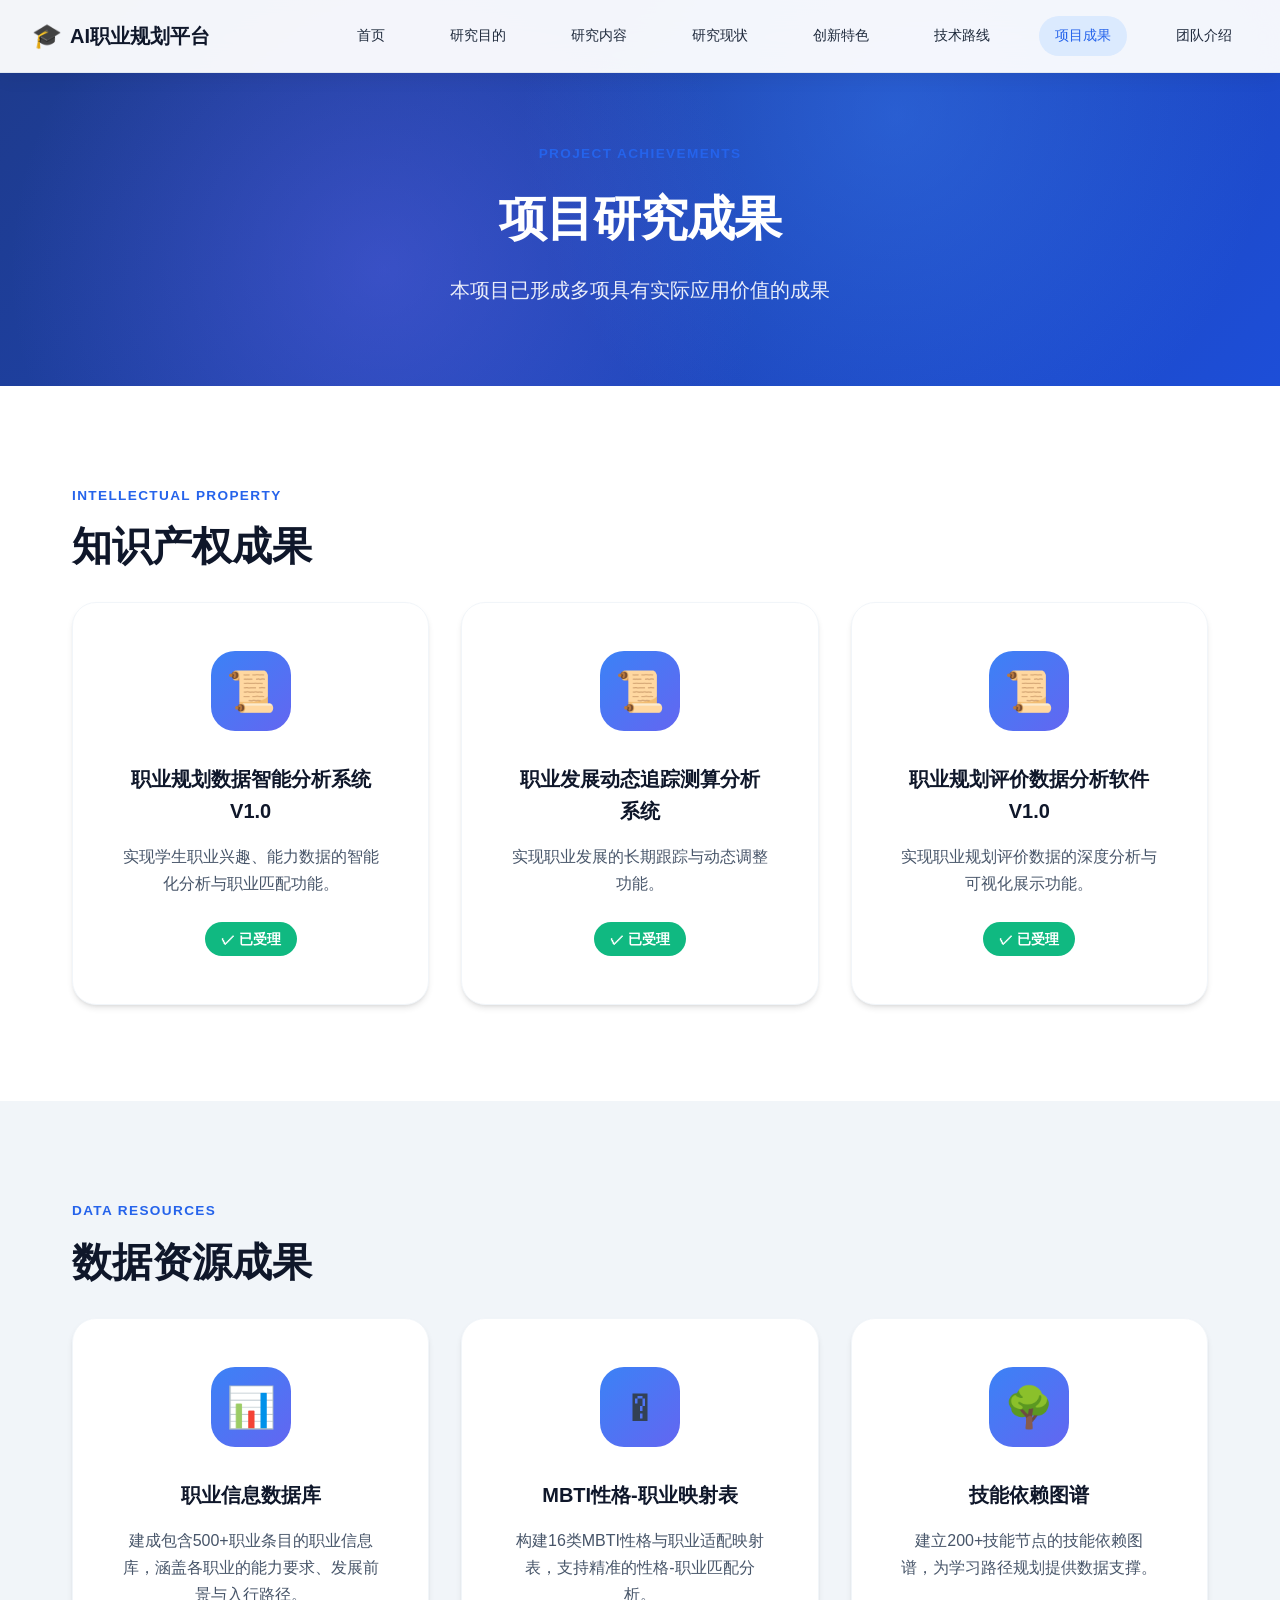
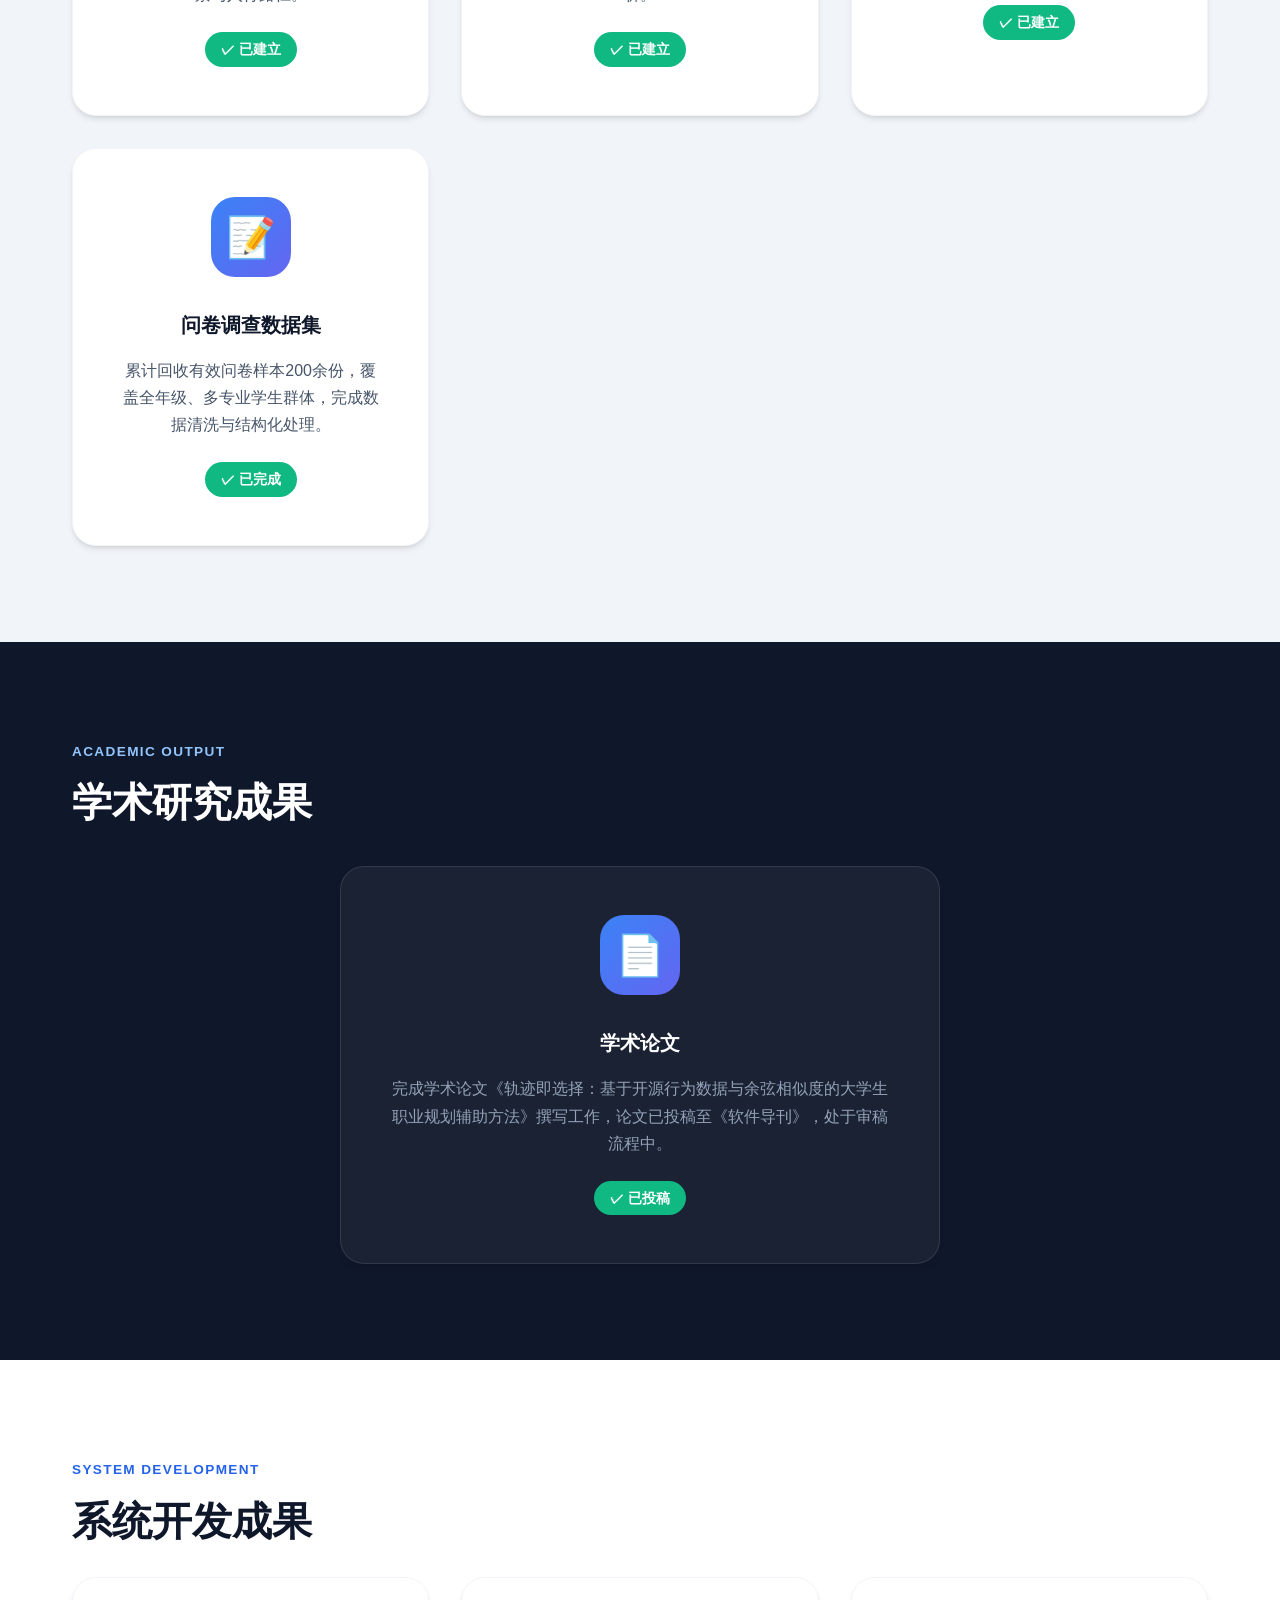
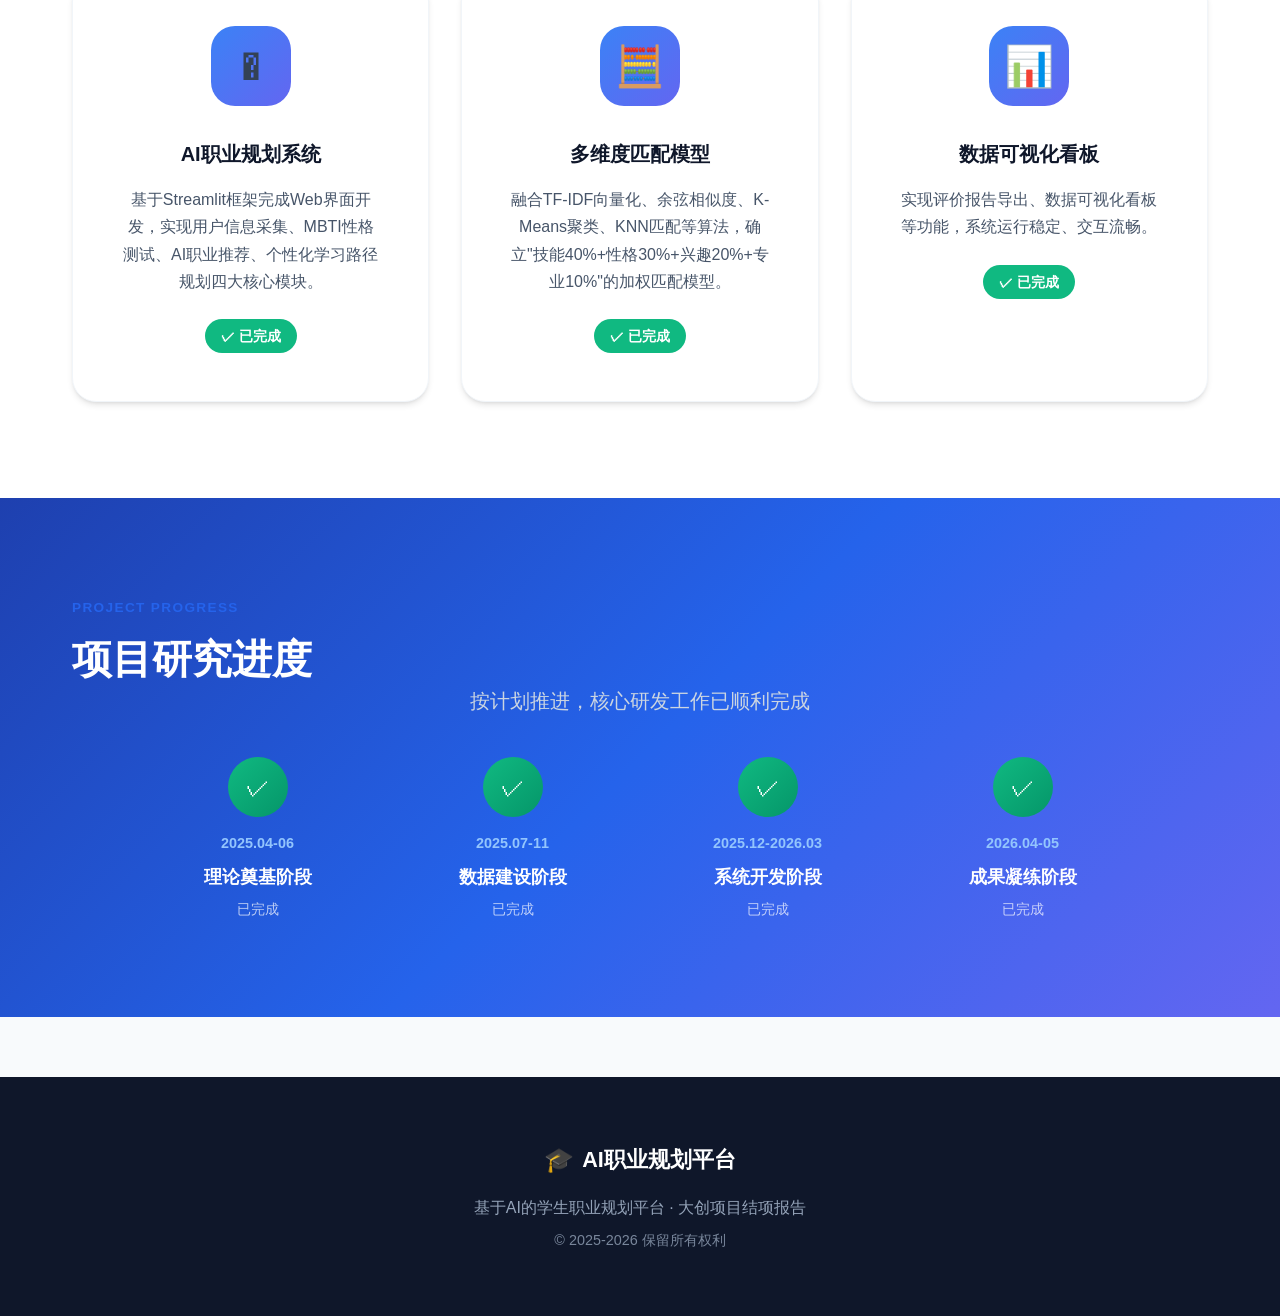
==== commit 3b9c307a: "Update achievements.html" ====
--- a/pages/achievements.html
+++ b/pages/achievements.html
@@ -110,7 +110,7 @@
           <div class="achievement-card" style="background: rgba(255,255,255,0.05); border: 1px solid rgba(255,255,255,0.1);">
             <div class="achievement-icon">📄</div>
             <h3 style="color: white;">学术论文</h3>
-            <p style="color: var(--gray-400);">完成学术论文《轨迹即选择：基于开源行为数据与余弦相似度的大学生职业规划辅助方法》撰写工作，论文已完成投稿，处于审稿流程中。</p>
+            <p style="color: var(--gray-400);">完成学术论文《轨迹即选择：基于开源行为数据与余弦相似度的大学生职业规划辅助方法》撰写工作，论文已投稿至《软件导刊》，处于审稿流程中。</p>
             <span class="achievement-tag completed">✓ 已投稿</span>
           </div>
         </div>
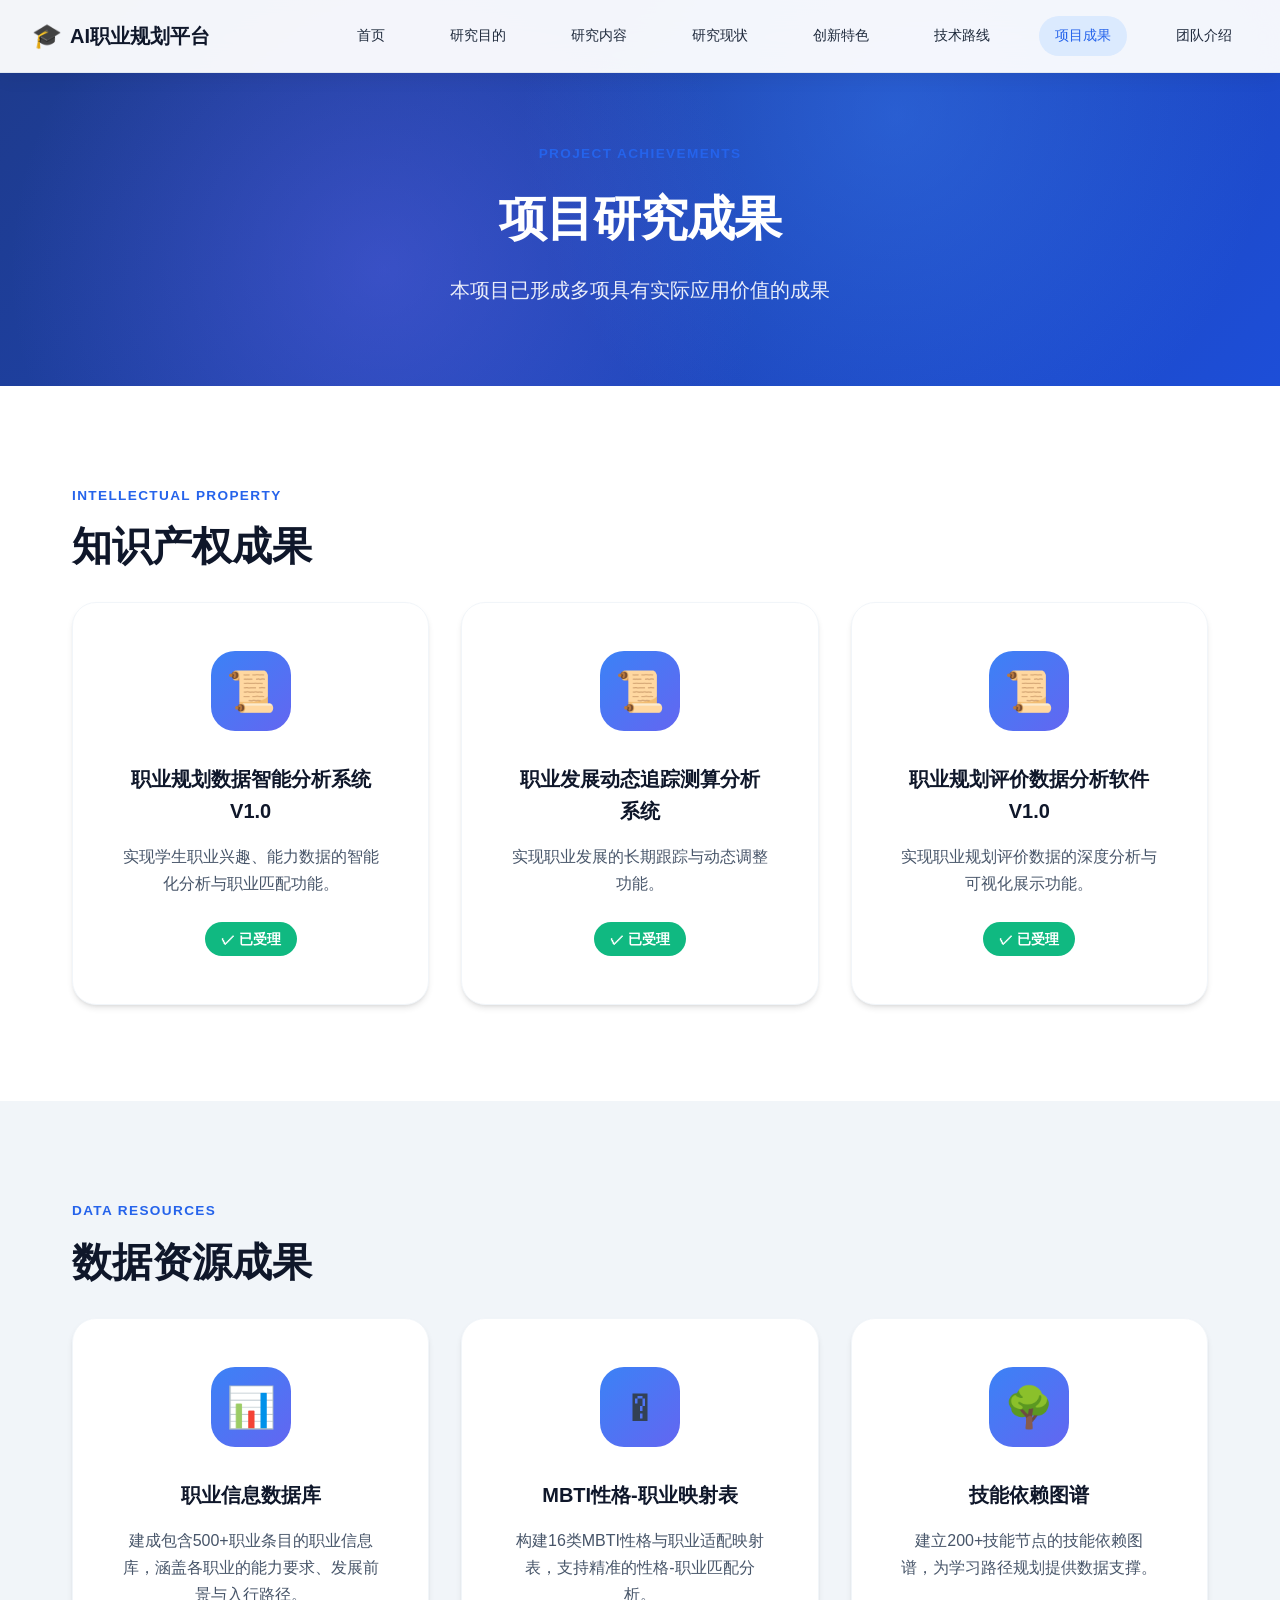
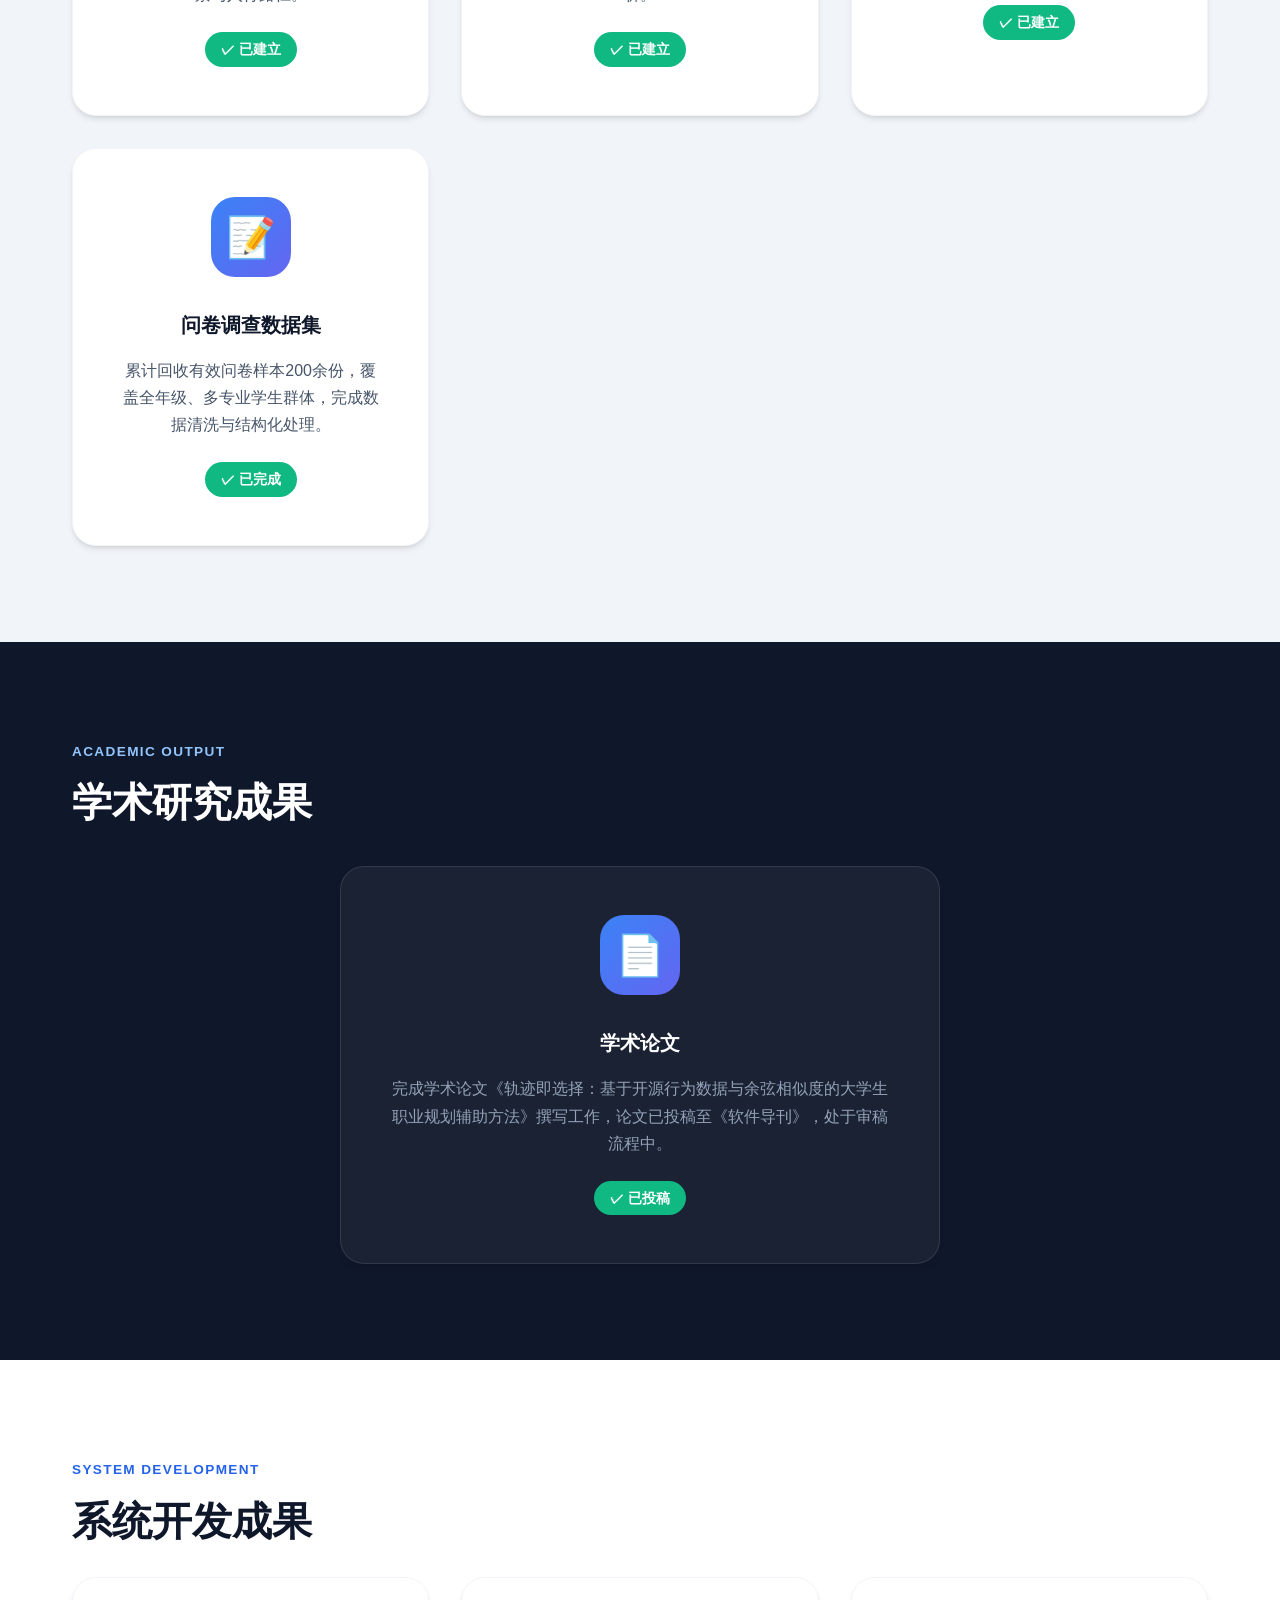
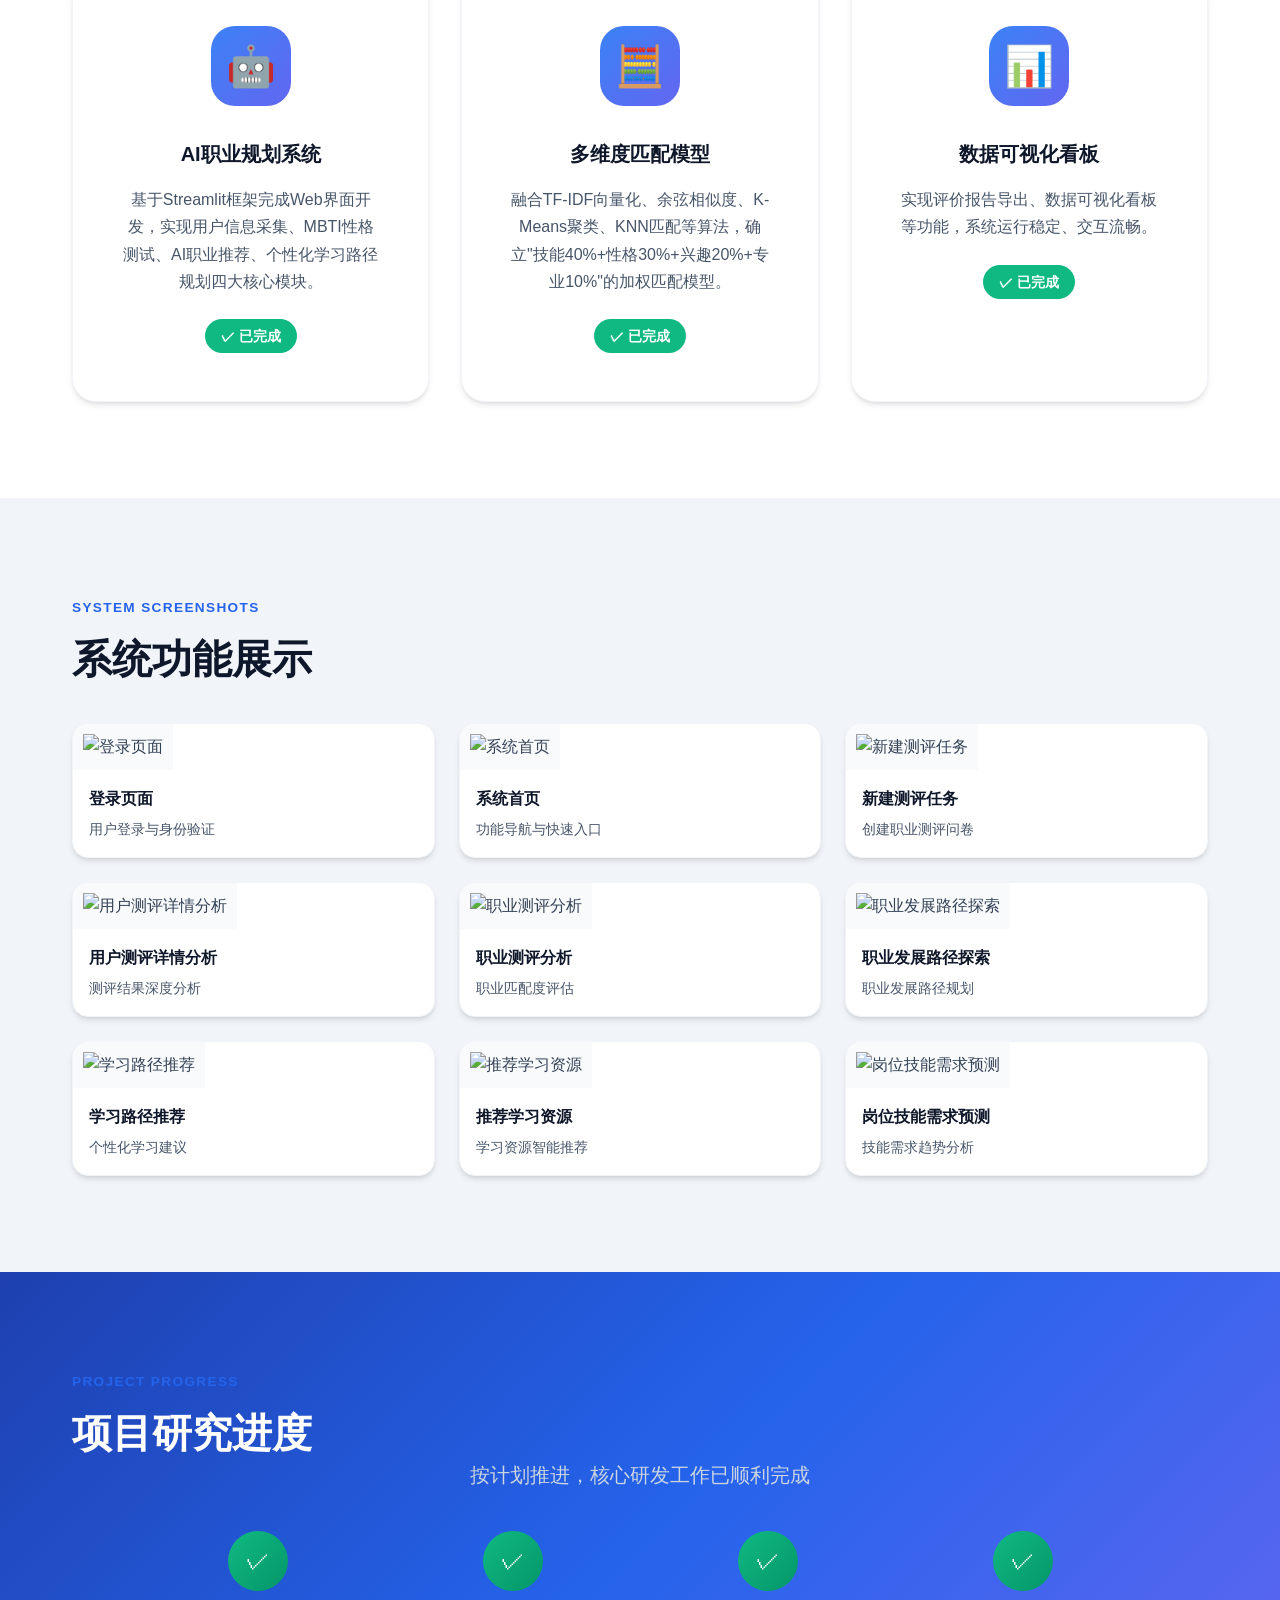
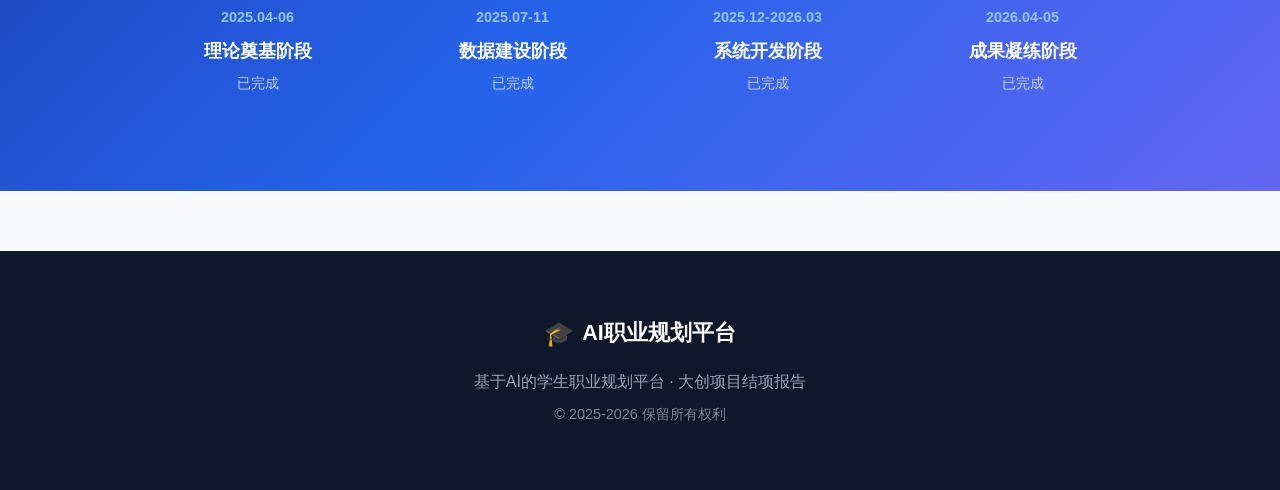
==== commit 7af630f4: "Update achievements.html" ====
--- a/pages/achievements.html
+++ b/pages/achievements.html
@@ -123,7 +123,7 @@
         <h2 class="section-title">系统开发成果</h2>
         <div class="achievements-grid">
           <div class="achievement-card">
-            <div class="achievement-icon">�</div>
+            <div class="achievement-icon">🤖</div>
             <h3>AI职业规划系统</h3>
             <p>基于Streamlit框架完成Web界面开发，实现用户信息采集、MBTI性格测试、AI职业推荐、个性化学习路径规划四大核心模块。</p>
             <span class="achievement-tag completed">✓ 已完成</span>
@@ -139,6 +139,78 @@
             <h3>数据可视化看板</h3>
             <p>实现评价报告导出、数据可视化看板等功能，系统运行稳定、交互流畅。</p>
             <span class="achievement-tag completed">✓ 已完成</span>
+          </div>
+        </div>
+      </div>
+    </section>
+
+    <section class="section section-gray">
+      <div class="container">
+        <span class="section-label">System Screenshots</span>
+        <h2 class="section-title">系统功能展示</h2>
+        <div style="display: grid; grid-template-columns: repeat(3, 1fr); gap: 24px; margin-top: 40px;">
+          <div style="background: white; border-radius: 16px; overflow: hidden; box-shadow: var(--shadow-md); border: 1px solid var(--gray-100);">
+            <img src="../images/登录.png" alt="登录页面" style="width: 100%; height: 160px; object-fit: contain; background: var(--gray-50); padding: 10px; box-sizing: border-box;">
+            <div style="padding: 16px;">
+              <h4 style="font-size: 1rem; color: var(--gray-900); margin-bottom: 8px;">登录页面</h4>
+              <p style="font-size: 0.85rem; color: var(--gray-600);">用户登录与身份验证</p>
+            </div>
+          </div>
+          <div style="background: white; border-radius: 16px; overflow: hidden; box-shadow: var(--shadow-md); border: 1px solid var(--gray-100);">
+            <img src="../images/首页.png" alt="系统首页" style="width: 100%; height: 160px; object-fit: contain; background: var(--gray-50); padding: 10px; box-sizing: border-box;">
+            <div style="padding: 16px;">
+              <h4 style="font-size: 1rem; color: var(--gray-900); margin-bottom: 8px;">系统首页</h4>
+              <p style="font-size: 0.85rem; color: var(--gray-600);">功能导航与快速入口</p>
+            </div>
+          </div>
+          <div style="background: white; border-radius: 16px; overflow: hidden; box-shadow: var(--shadow-md); border: 1px solid var(--gray-100);">
+            <img src="../images/新建测评任务.png" alt="新建测评任务" style="width: 100%; height: 160px; object-fit: contain; background: var(--gray-50); padding: 10px; box-sizing: border-box;">
+            <div style="padding: 16px;">
+              <h4 style="font-size: 1rem; color: var(--gray-900); margin-bottom: 8px;">新建测评任务</h4>
+              <p style="font-size: 0.85rem; color: var(--gray-600);">创建职业测评问卷</p>
+            </div>
+          </div>
+          <div style="background: white; border-radius: 16px; overflow: hidden; box-shadow: var(--shadow-md); border: 1px solid var(--gray-100);">
+            <img src="../images/用户测评详情分析.png" alt="用户测评详情分析" style="width: 100%; height: 160px; object-fit: contain; background: var(--gray-50); padding: 10px; box-sizing: border-box;">
+            <div style="padding: 16px;">
+              <h4 style="font-size: 1rem; color: var(--gray-900); margin-bottom: 8px;">用户测评详情分析</h4>
+              <p style="font-size: 0.85rem; color: var(--gray-600);">测评结果深度分析</p>
+            </div>
+          </div>
+          <div style="background: white; border-radius: 16px; overflow: hidden; box-shadow: var(--shadow-md); border: 1px solid var(--gray-100);">
+            <img src="../images/职业测评分析.png" alt="职业测评分析" style="width: 100%; height: 160px; object-fit: contain; background: var(--gray-50); padding: 10px; box-sizing: border-box;">
+            <div style="padding: 16px;">
+              <h4 style="font-size: 1rem; color: var(--gray-900); margin-bottom: 8px;">职业测评分析</h4>
+              <p style="font-size: 0.85rem; color: var(--gray-600);">职业匹配度评估</p>
+            </div>
+          </div>
+          <div style="background: white; border-radius: 16px; overflow: hidden; box-shadow: var(--shadow-md); border: 1px solid var(--gray-100);">
+            <img src="../images/职业发展路径探索.png" alt="职业发展路径探索" style="width: 100%; height: 160px; object-fit: contain; background: var(--gray-50); padding: 10px; box-sizing: border-box;">
+            <div style="padding: 16px;">
+              <h4 style="font-size: 1rem; color: var(--gray-900); margin-bottom: 8px;">职业发展路径探索</h4>
+              <p style="font-size: 0.85rem; color: var(--gray-600);">职业发展路径规划</p>
+            </div>
+          </div>
+          <div style="background: white; border-radius: 16px; overflow: hidden; box-shadow: var(--shadow-md); border: 1px solid var(--gray-100);">
+            <img src="../images/学习路径推荐.png" alt="学习路径推荐" style="width: 100%; height: 160px; object-fit: contain; background: var(--gray-50); padding: 10px; box-sizing: border-box;">
+            <div style="padding: 16px;">
+              <h4 style="font-size: 1rem; color: var(--gray-900); margin-bottom: 8px;">学习路径推荐</h4>
+              <p style="font-size: 0.85rem; color: var(--gray-600);">个性化学习建议</p>
+            </div>
+          </div>
+          <div style="background: white; border-radius: 16px; overflow: hidden; box-shadow: var(--shadow-md); border: 1px solid var(--gray-100);">
+            <img src="../images/推荐学习资源.png" alt="推荐学习资源" style="width: 100%; height: 160px; object-fit: contain; background: var(--gray-50); padding: 10px; box-sizing: border-box;">
+            <div style="padding: 16px;">
+              <h4 style="font-size: 1rem; color: var(--gray-900); margin-bottom: 8px;">推荐学习资源</h4>
+              <p style="font-size: 0.85rem; color: var(--gray-600);">学习资源智能推荐</p>
+            </div>
+          </div>
+          <div style="background: white; border-radius: 16px; overflow: hidden; box-shadow: var(--shadow-md); border: 1px solid var(--gray-100);">
+            <img src="../images/岗位技能需求预测.png" alt="岗位技能需求预测" style="width: 100%; height: 160px; object-fit: contain; background: var(--gray-50); padding: 10px; box-sizing: border-box;">
+            <div style="padding: 16px;">
+              <h4 style="font-size: 1rem; color: var(--gray-900); margin-bottom: 8px;">岗位技能需求预测</h4>
+              <p style="font-size: 0.85rem; color: var(--gray-600);">技能需求趋势分析</p>
+            </div>
           </div>
         </div>
       </div>
